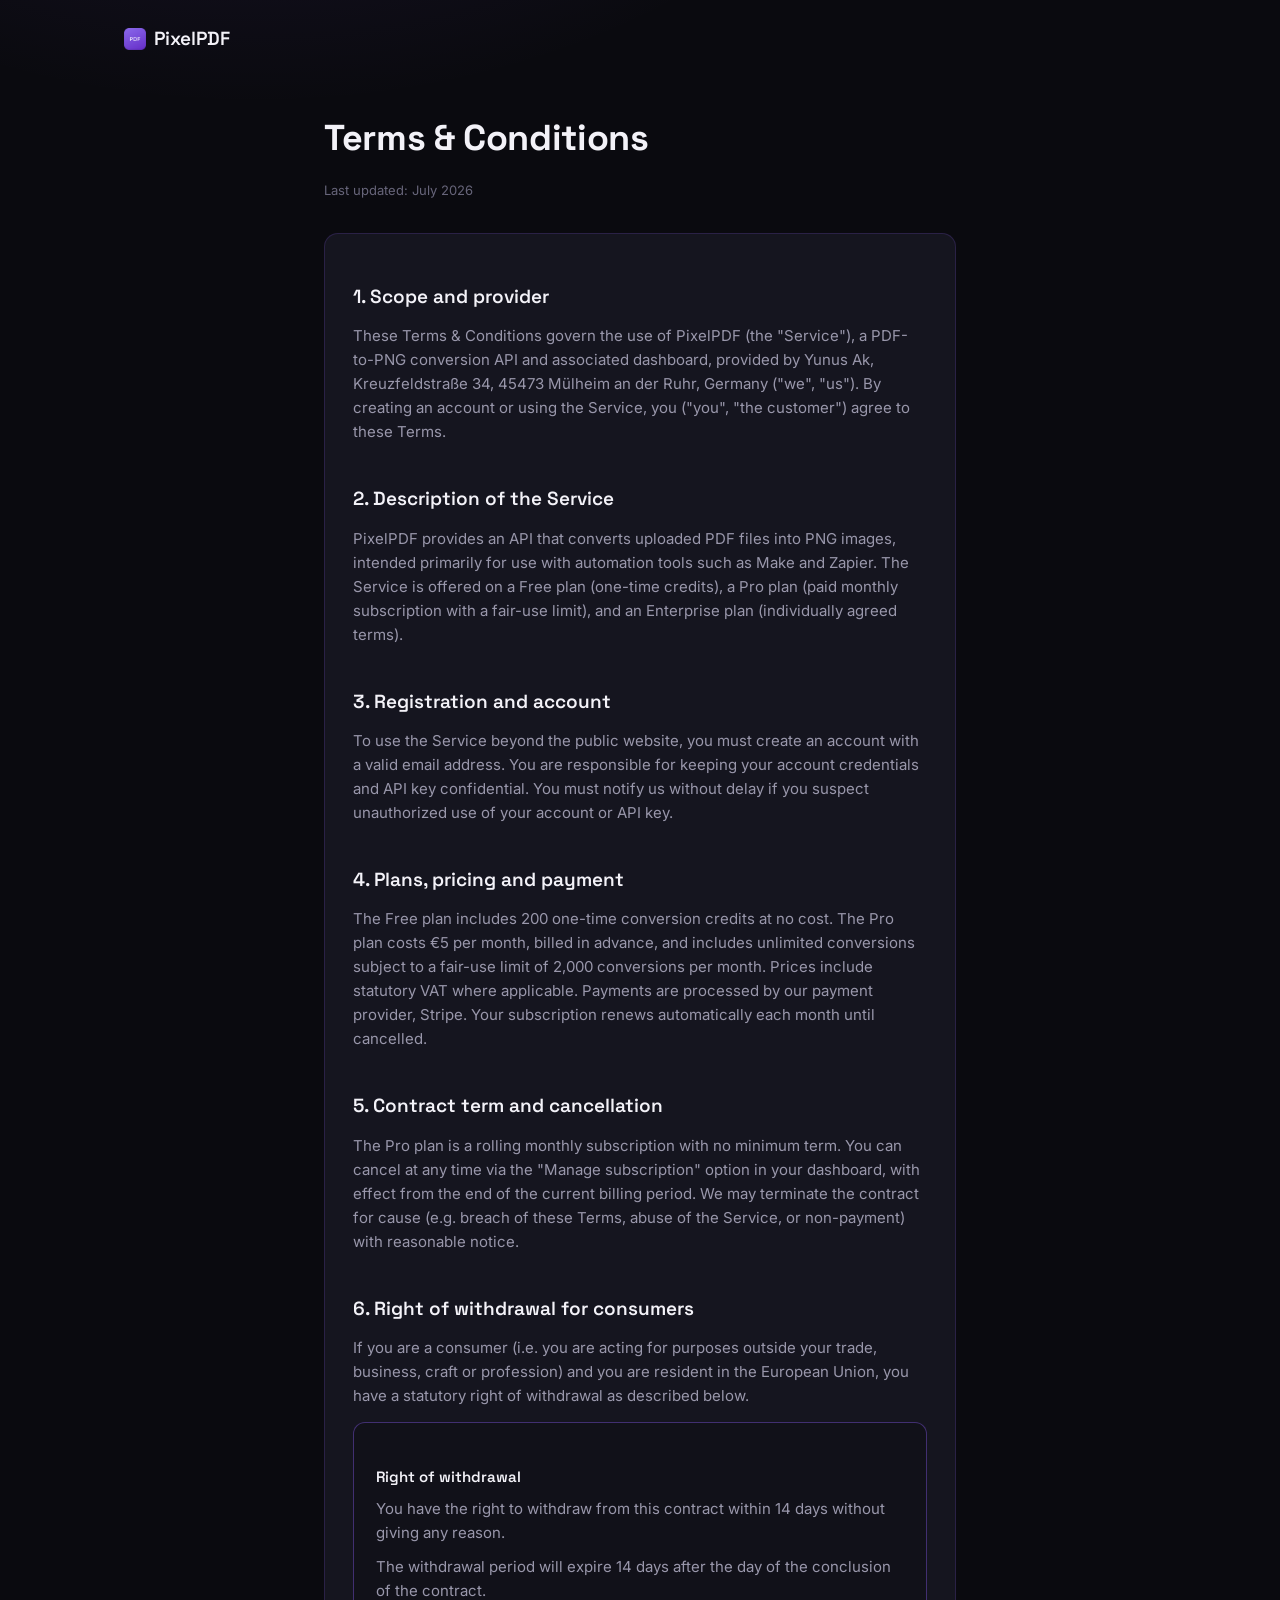
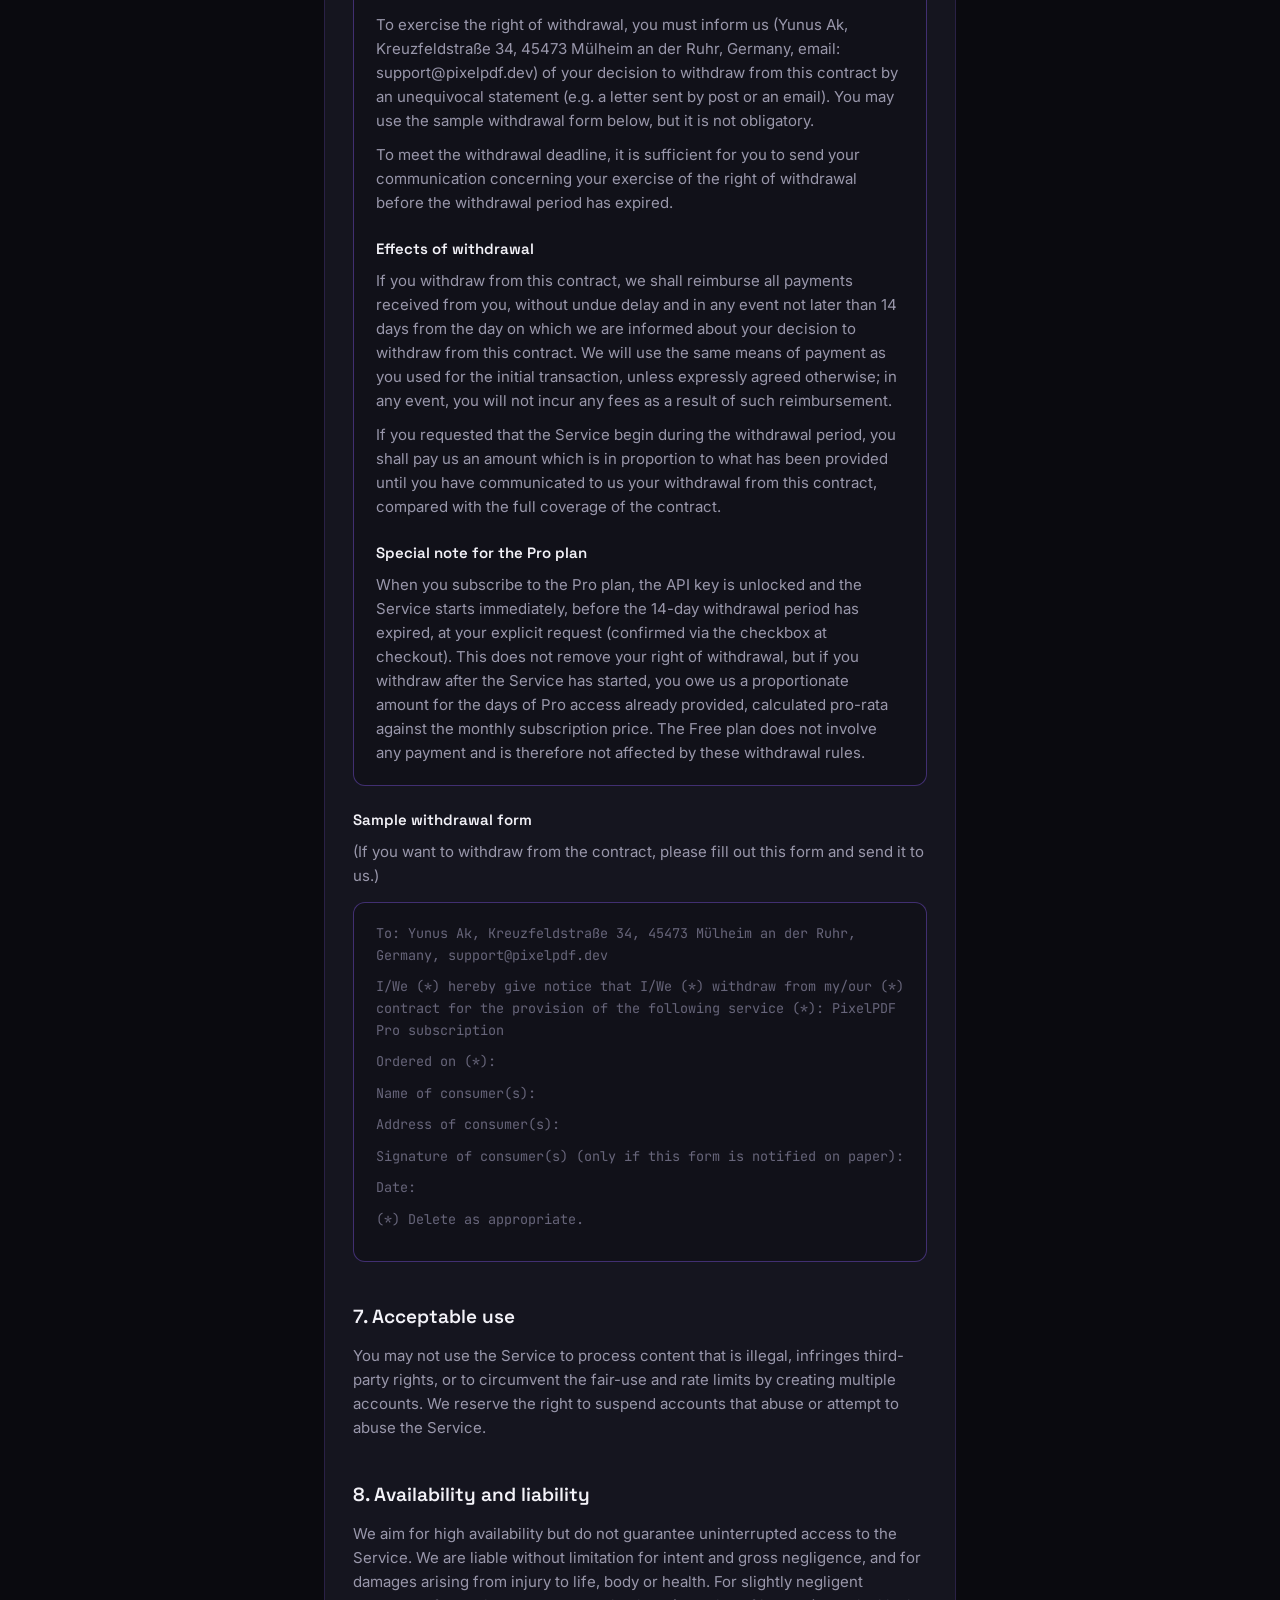
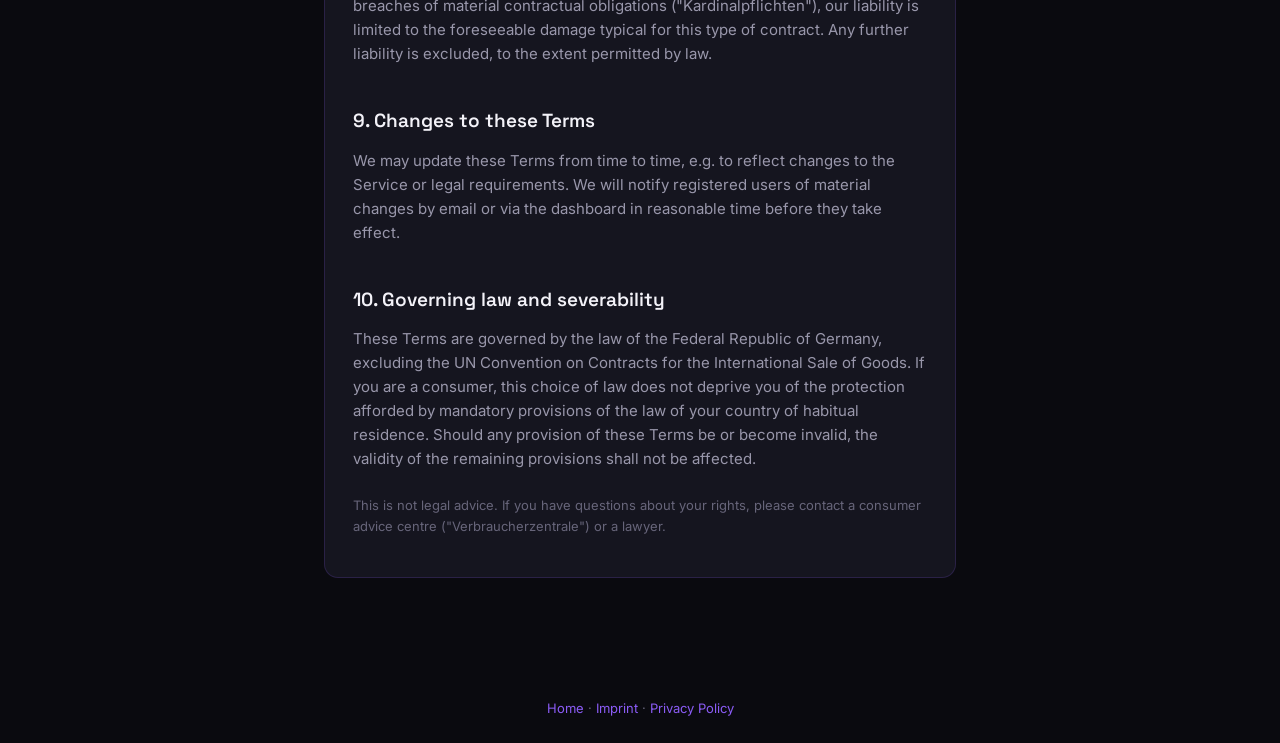
==== agb.html @ 7310be2e "AGB inkl. Widerrufsrecht fuer Verbraucher hinzufuegen Neue Seite agb.html: Standard-SaaS-Vertragsbed" ====
<!DOCTYPE html>
<html lang="en">
<head>
<meta charset="UTF-8">
<meta name="viewport" content="width=device-width, initial-scale=1.0">
<title>Terms &amp; Conditions — PixelPDF</title>
<meta name="robots" content="noindex, nofollow">
<link rel="icon" type="image/png" href="logo.png">
<link rel="preconnect" href="https://fonts.googleapis.com">
<link href="https://fonts.googleapis.com/css2?family=Space+Grotesk:wght@400;500;600;700&family=Inter:wght@400;500;600&family=JetBrains+Mono:wght@400;500&display=swap" rel="stylesheet">
<style>
  :root{
    --bg:#0a0a0f;
    --bg-elevated:#111119;
    --surface:#15151f;
    --border:rgba(139,92,246,0.18);
    --border-strong:rgba(139,92,246,0.4);
    --text:#f3f2f8;
    --text-dim:#9997ab;
    --text-dimmer:#67657a;
    --purple:#8b5cf6;
    --pink:#ec4899;
    --gradient: linear-gradient(135deg, var(--purple), var(--pink));
    --display: 'Space Grotesk', sans-serif;
    --body: 'Inter', sans-serif;
  }

  *{ box-sizing:border-box; margin:0; padding:0; }

  body{
    background:
      radial-gradient(ellipse 700px 500px at 20% -10%, rgba(139,92,246,0.16), transparent),
      var(--bg);
    color:var(--text);
    font-family:var(--body);
    line-height:1.6;
    -webkit-font-smoothing:antialiased;
  }

  a{ color:var(--purple); text-decoration:none; }
  a:hover{ text-decoration:underline; }

  .wrap{ max-width:1080px; margin:0 auto; padding:0 24px; }

  nav{
    display:flex; align-items:center; justify-content:space-between;
    padding:24px 0;
  }
  .logo{
    font-family:var(--display); font-weight:600; font-size:19px;
    display:flex; align-items:center; gap:8px; color:var(--text);
  }
  .logo-mark{ width:22px; height:22px; display:inline-block; object-fit:contain; }

  main{ max-width:680px; margin:0 auto; padding:32px 24px 96px; }

  h1{
    font-family:var(--display); font-weight:700; font-size:clamp(28px, 4vw, 36px);
    letter-spacing:-0.01em; margin-bottom:12px;
  }
  .updated{ color:var(--text-dimmer); font-size:13px; margin-bottom:32px; }
  h2{
    font-family:var(--display); font-weight:600; font-size:19px;
    margin:40px 0 12px;
  }
  h3{
    font-family:var(--display); font-weight:600; font-size:15px;
    margin:22px 0 8px; color:var(--text);
  }
  p{ color:var(--text-dim); font-size:15px; margin-bottom:12px; }
  ul, ol{ color:var(--text-dim); font-size:15px; margin:0 0 12px 20px; }
  li{ margin-bottom:6px; }

  section{
    background:var(--surface); border:1px solid var(--border);
    border-radius:14px; padding:8px 28px 28px;
  }

  .withdrawal-box{
    background:var(--bg-elevated); border:1px solid var(--border-strong);
    border-radius:12px; padding:20px 22px; margin:14px 0 20px;
  }
  .withdrawal-box p{ margin-bottom:10px; }
  .withdrawal-box p:last-child{ margin-bottom:0; }

  .form-fields{ color:var(--text-dimmer); font-size:13.5px; font-family:'JetBrains Mono', monospace; }
  .form-fields div{ margin-bottom:10px; }

  footer{
    text-align:center; padding:24px; color:var(--text-dimmer); font-size:13px;
  }
</style>
</head>
<body>
<div class="wrap">
  <nav>
    <a href="index.html" class="logo"><img src="logo.png" alt="" class="logo-mark">PixelPDF</a>
  </nav>
</div>

<main>
  <h1>Terms &amp; Conditions</h1>
  <p class="updated">Last updated: July 2026</p>

  <section>
    <h2>1. Scope and provider</h2>
    <p>These Terms & Conditions govern the use of PixelPDF (the "Service"), a PDF-to-PNG conversion API and associated dashboard, provided by Yunus Ak, Kreuzfeldstraße 34, 45473 Mülheim an der Ruhr, Germany ("we", "us"). By creating an account or using the Service, you ("you", "the customer") agree to these Terms.</p>

    <h2>2. Description of the Service</h2>
    <p>PixelPDF provides an API that converts uploaded PDF files into PNG images, intended primarily for use with automation tools such as Make and Zapier. The Service is offered on a Free plan (one-time credits), a Pro plan (paid monthly subscription with a fair-use limit), and an Enterprise plan (individually agreed terms).</p>

    <h2>3. Registration and account</h2>
    <p>To use the Service beyond the public website, you must create an account with a valid email address. You are responsible for keeping your account credentials and API key confidential. You must notify us without delay if you suspect unauthorized use of your account or API key.</p>

    <h2>4. Plans, pricing and payment</h2>
    <p>The Free plan includes 200 one-time conversion credits at no cost. The Pro plan costs €5 per month, billed in advance, and includes unlimited conversions subject to a fair-use limit of 2,000 conversions per month. Prices include statutory VAT where applicable. Payments are processed by our payment provider, Stripe. Your subscription renews automatically each month until cancelled.</p>

    <h2>5. Contract term and cancellation</h2>
    <p>The Pro plan is a rolling monthly subscription with no minimum term. You can cancel at any time via the "Manage subscription" option in your dashboard, with effect from the end of the current billing period. We may terminate the contract for cause (e.g. breach of these Terms, abuse of the Service, or non-payment) with reasonable notice.</p>

    <h2>6. Right of withdrawal for consumers</h2>
    <p>If you are a consumer (i.e. you are acting for purposes outside your trade, business, craft or profession) and you are resident in the European Union, you have a statutory right of withdrawal as described below.</p>

    <div class="withdrawal-box">
      <h3>Right of withdrawal</h3>
      <p>You have the right to withdraw from this contract within 14 days without giving any reason.</p>
      <p>The withdrawal period will expire 14 days after the day of the conclusion of the contract.</p>
      <p>To exercise the right of withdrawal, you must inform us (Yunus Ak, Kreuzfeldstraße 34, 45473 Mülheim an der Ruhr, Germany, email: support@pixelpdf.dev) of your decision to withdraw from this contract by an unequivocal statement (e.g. a letter sent by post or an email). You may use the sample withdrawal form below, but it is not obligatory.</p>
      <p>To meet the withdrawal deadline, it is sufficient for you to send your communication concerning your exercise of the right of withdrawal before the withdrawal period has expired.</p>

      <h3>Effects of withdrawal</h3>
      <p>If you withdraw from this contract, we shall reimburse all payments received from you, without undue delay and in any event not later than 14 days from the day on which we are informed about your decision to withdraw from this contract. We will use the same means of payment as you used for the initial transaction, unless expressly agreed otherwise; in any event, you will not incur any fees as a result of such reimbursement.</p>
      <p>If you requested that the Service begin during the withdrawal period, you shall pay us an amount which is in proportion to what has been provided until you have communicated to us your withdrawal from this contract, compared with the full coverage of the contract.</p>

      <h3>Special note for the Pro plan</h3>
      <p>When you subscribe to the Pro plan, the API key is unlocked and the Service starts immediately, before the 14-day withdrawal period has expired, at your explicit request (confirmed via the checkbox at checkout). This does not remove your right of withdrawal, but if you withdraw after the Service has started, you owe us a proportionate amount for the days of Pro access already provided, calculated pro-rata against the monthly subscription price. The Free plan does not involve any payment and is therefore not affected by these withdrawal rules.</p>
    </div>

    <h3>Sample withdrawal form</h3>
    <p>(If you want to withdraw from the contract, please fill out this form and send it to us.)</p>
    <div class="withdrawal-box form-fields">
      <div>To: Yunus Ak, Kreuzfeldstraße 34, 45473 Mülheim an der Ruhr, Germany, support@pixelpdf.dev</div>
      <div>I/We (*) hereby give notice that I/We (*) withdraw from my/our (*) contract for the provision of the following service (*): PixelPDF Pro subscription</div>
      <div>Ordered on (*):</div>
      <div>Name of consumer(s):</div>
      <div>Address of consumer(s):</div>
      <div>Signature of consumer(s) (only if this form is notified on paper):</div>
      <div>Date:</div>
      <div>(*) Delete as appropriate.</div>
    </div>

    <h2>7. Acceptable use</h2>
    <p>You may not use the Service to process content that is illegal, infringes third-party rights, or to circumvent the fair-use and rate limits by creating multiple accounts. We reserve the right to suspend accounts that abuse or attempt to abuse the Service.</p>

    <h2>8. Availability and liability</h2>
    <p>We aim for high availability but do not guarantee uninterrupted access to the Service. We are liable without limitation for intent and gross negligence, and for damages arising from injury to life, body or health. For slightly negligent breaches of material contractual obligations ("Kardinalpflichten"), our liability is limited to the foreseeable damage typical for this type of contract. Any further liability is excluded, to the extent permitted by law.</p>

    <h2>9. Changes to these Terms</h2>
    <p>We may update these Terms from time to time, e.g. to reflect changes to the Service or legal requirements. We will notify registered users of material changes by email or via the dashboard in reasonable time before they take effect.</p>

    <h2>10. Governing law and severability</h2>
    <p>These Terms are governed by the law of the Federal Republic of Germany, excluding the UN Convention on Contracts for the International Sale of Goods. If you are a consumer, this choice of law does not deprive you of the protection afforded by mandatory provisions of the law of your country of habitual residence. Should any provision of these Terms be or become invalid, the validity of the remaining provisions shall not be affected.</p>

    <p style="margin-top:24px; font-size:13px; color:var(--text-dimmer);">This is not legal advice. If you have questions about your rights, please contact a consumer advice centre ("Verbraucherzentrale") or a lawyer.</p>
  </section>
</main>

<footer>
  <a href="index.html">Home</a> · <a href="impressum.html">Imprint</a> · <a href="datenschutz.html">Privacy Policy</a>
</footer>
</body>
</html>
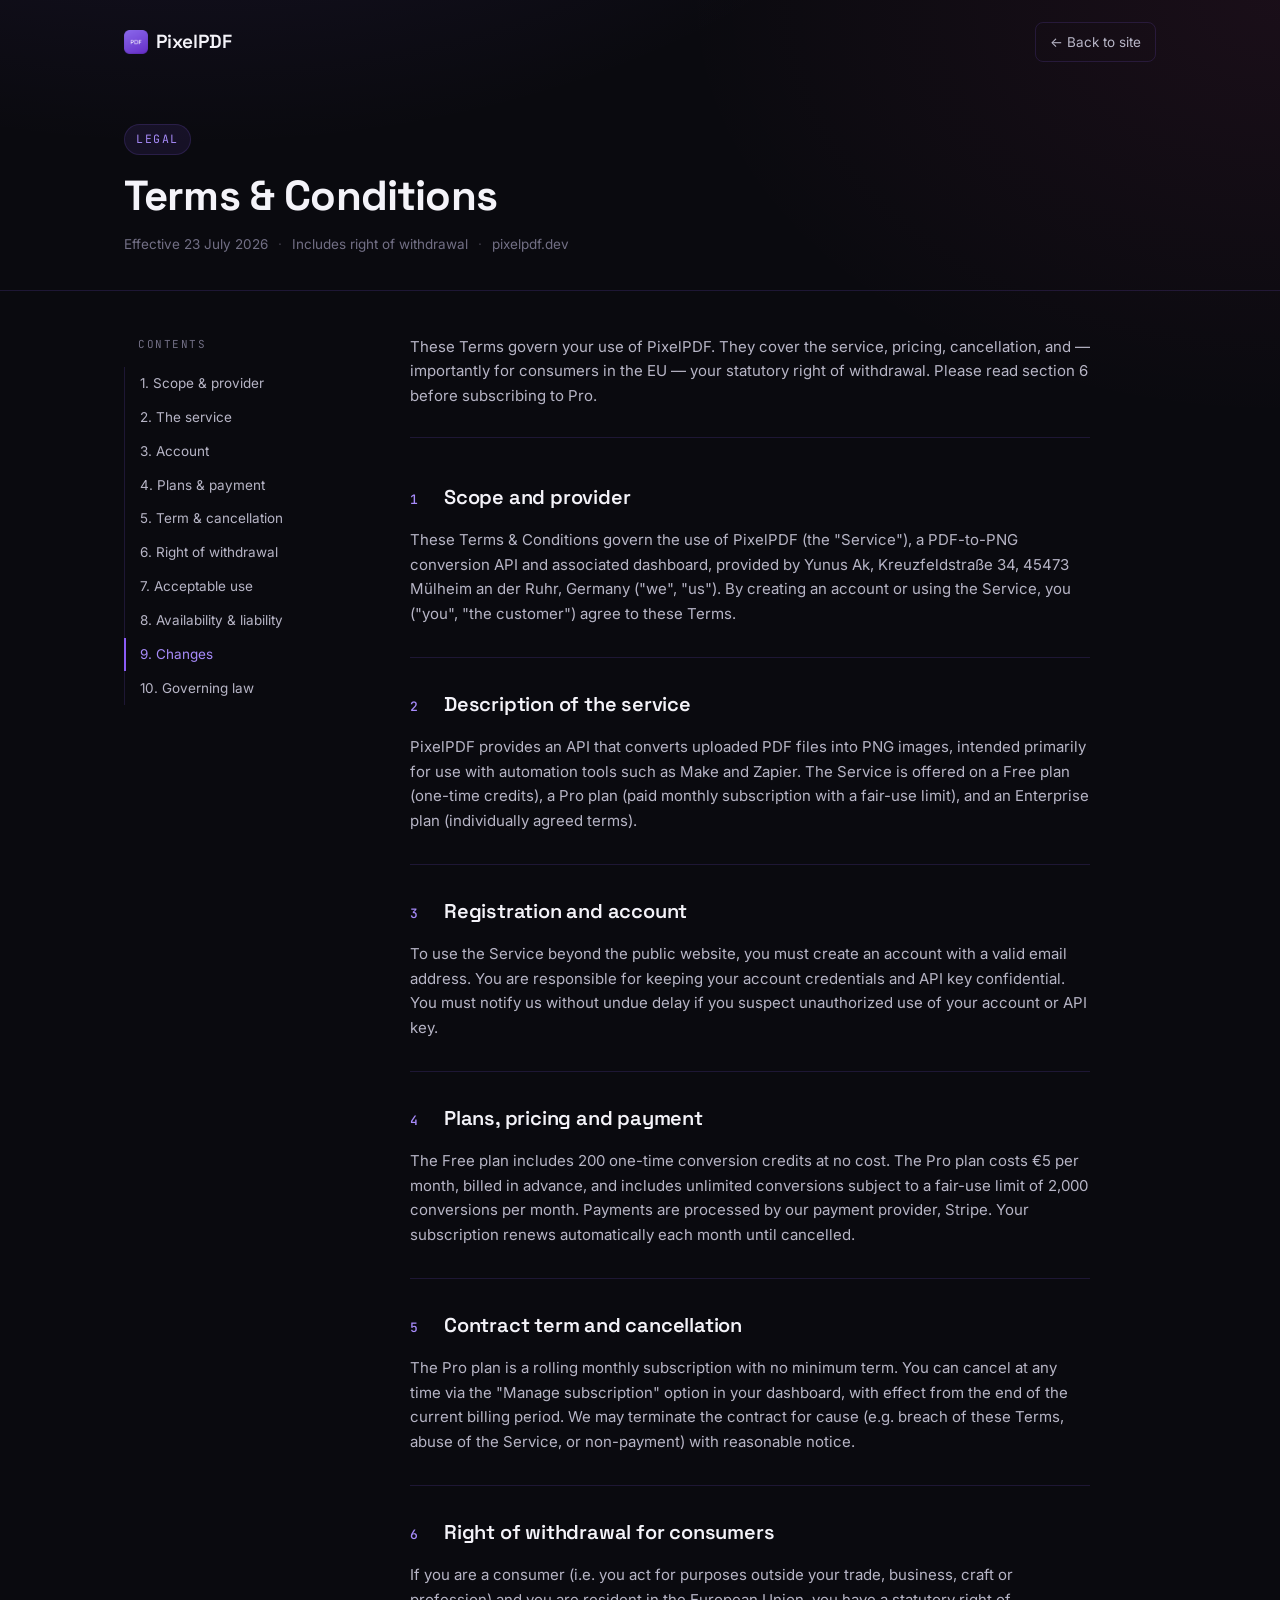
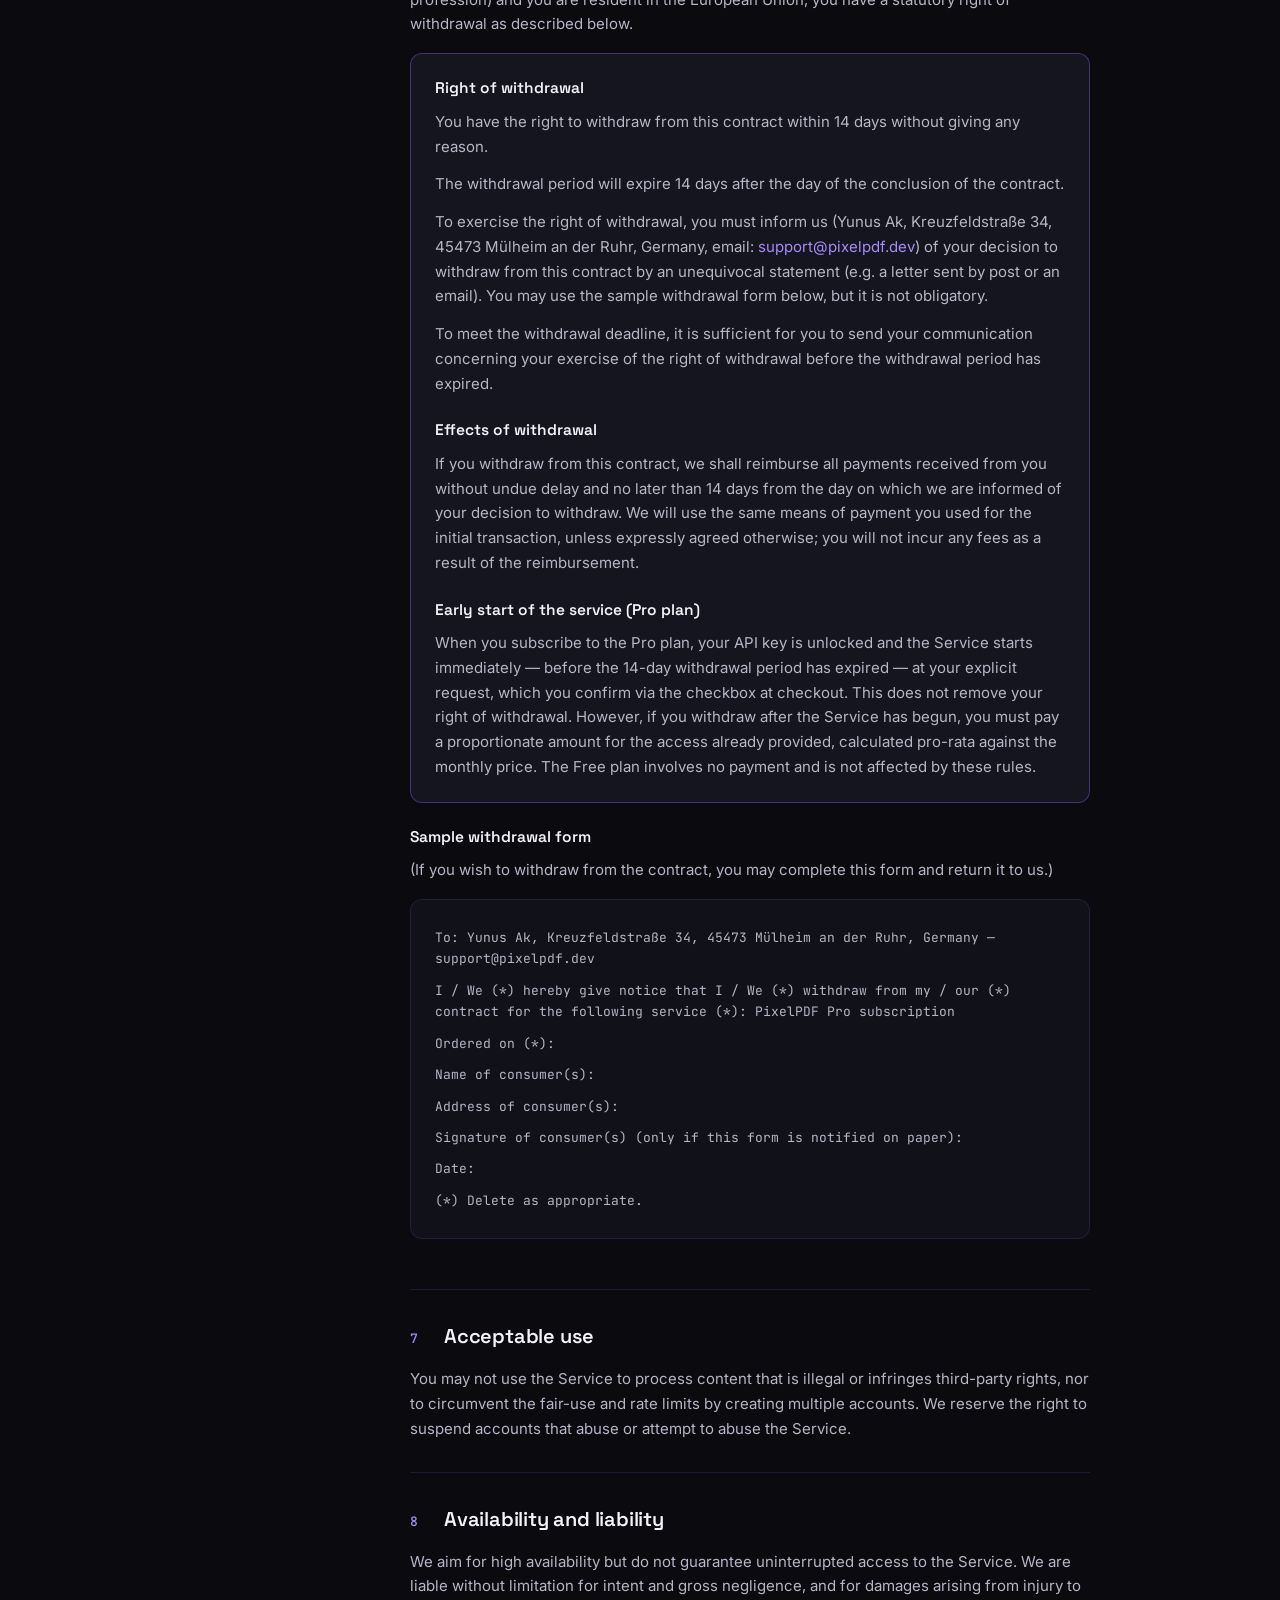
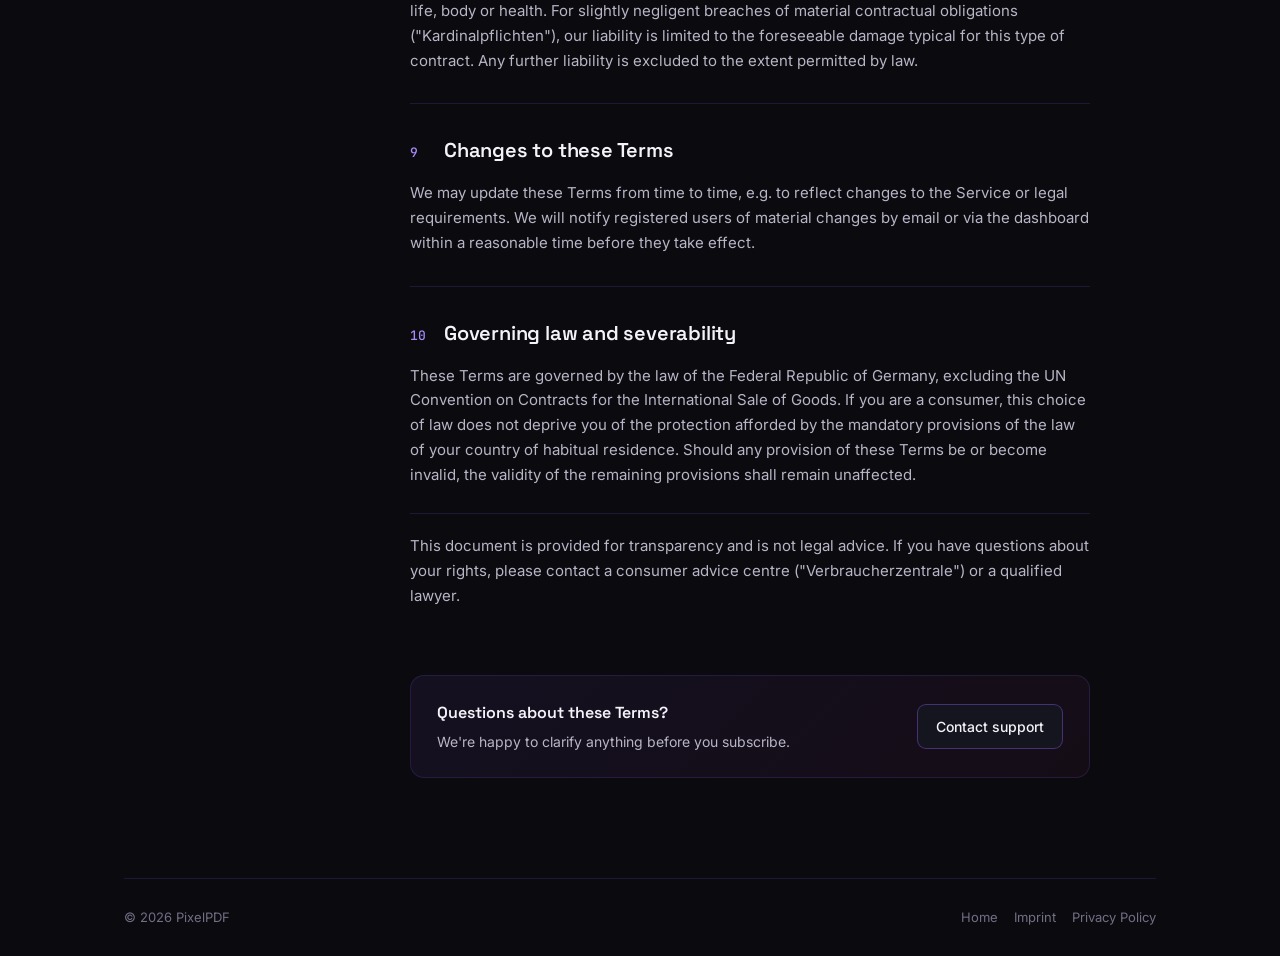
==== commit b9461862: "Rechtsseiten professionell neu gestalten Impressum, Datenschutzerklaerung und AGB nutzen jetzt ein g" ====
--- a/agb.html
+++ b/agb.html
@@ -8,165 +8,219 @@
 <link rel="icon" type="image/png" href="logo.png">
 <link rel="preconnect" href="https://fonts.googleapis.com">
 <link href="https://fonts.googleapis.com/css2?family=Space+Grotesk:wght@400;500;600;700&family=Inter:wght@400;500;600&family=JetBrains+Mono:wght@400;500&display=swap" rel="stylesheet">
-<style>
-  :root{
-    --bg:#0a0a0f;
-    --bg-elevated:#111119;
-    --surface:#15151f;
-    --border:rgba(139,92,246,0.18);
-    --border-strong:rgba(139,92,246,0.4);
-    --text:#f3f2f8;
-    --text-dim:#9997ab;
-    --text-dimmer:#67657a;
-    --purple:#8b5cf6;
-    --pink:#ec4899;
-    --gradient: linear-gradient(135deg, var(--purple), var(--pink));
-    --display: 'Space Grotesk', sans-serif;
-    --body: 'Inter', sans-serif;
-  }
-
-  *{ box-sizing:border-box; margin:0; padding:0; }
-
-  body{
-    background:
-      radial-gradient(ellipse 700px 500px at 20% -10%, rgba(139,92,246,0.16), transparent),
-      var(--bg);
-    color:var(--text);
-    font-family:var(--body);
-    line-height:1.6;
-    -webkit-font-smoothing:antialiased;
-  }
-
-  a{ color:var(--purple); text-decoration:none; }
-  a:hover{ text-decoration:underline; }
-
-  .wrap{ max-width:1080px; margin:0 auto; padding:0 24px; }
-
-  nav{
-    display:flex; align-items:center; justify-content:space-between;
-    padding:24px 0;
-  }
-  .logo{
-    font-family:var(--display); font-weight:600; font-size:19px;
-    display:flex; align-items:center; gap:8px; color:var(--text);
-  }
-  .logo-mark{ width:22px; height:22px; display:inline-block; object-fit:contain; }
-
-  main{ max-width:680px; margin:0 auto; padding:32px 24px 96px; }
-
-  h1{
-    font-family:var(--display); font-weight:700; font-size:clamp(28px, 4vw, 36px);
-    letter-spacing:-0.01em; margin-bottom:12px;
-  }
-  .updated{ color:var(--text-dimmer); font-size:13px; margin-bottom:32px; }
-  h2{
-    font-family:var(--display); font-weight:600; font-size:19px;
-    margin:40px 0 12px;
-  }
-  h3{
-    font-family:var(--display); font-weight:600; font-size:15px;
-    margin:22px 0 8px; color:var(--text);
-  }
-  p{ color:var(--text-dim); font-size:15px; margin-bottom:12px; }
-  ul, ol{ color:var(--text-dim); font-size:15px; margin:0 0 12px 20px; }
-  li{ margin-bottom:6px; }
-
-  section{
-    background:var(--surface); border:1px solid var(--border);
-    border-radius:14px; padding:8px 28px 28px;
-  }
-
-  .withdrawal-box{
-    background:var(--bg-elevated); border:1px solid var(--border-strong);
-    border-radius:12px; padding:20px 22px; margin:14px 0 20px;
-  }
-  .withdrawal-box p{ margin-bottom:10px; }
-  .withdrawal-box p:last-child{ margin-bottom:0; }
-
-  .form-fields{ color:var(--text-dimmer); font-size:13.5px; font-family:'JetBrains Mono', monospace; }
-  .form-fields div{ margin-bottom:10px; }
-
-  footer{
-    text-align:center; padding:24px; color:var(--text-dimmer); font-size:13px;
-  }
-</style>
+<link rel="stylesheet" href="legal.css">
 </head>
 <body>
 <div class="wrap">
-  <nav>
+  <nav class="site-nav">
     <a href="index.html" class="logo"><img src="logo.png" alt="" class="logo-mark">PixelPDF</a>
+    <a href="index.html" class="back-link">← Back to site</a>
   </nav>
 </div>
 
-<main>
-  <h1>Terms &amp; Conditions</h1>
-  <p class="updated">Last updated: July 2026</p>
-
-  <section>
-    <h2>1. Scope and provider</h2>
-    <p>These Terms & Conditions govern the use of PixelPDF (the "Service"), a PDF-to-PNG conversion API and associated dashboard, provided by Yunus Ak, Kreuzfeldstraße 34, 45473 Mülheim an der Ruhr, Germany ("we", "us"). By creating an account or using the Service, you ("you", "the customer") agree to these Terms.</p>
-
-    <h2>2. Description of the Service</h2>
-    <p>PixelPDF provides an API that converts uploaded PDF files into PNG images, intended primarily for use with automation tools such as Make and Zapier. The Service is offered on a Free plan (one-time credits), a Pro plan (paid monthly subscription with a fair-use limit), and an Enterprise plan (individually agreed terms).</p>
-
-    <h2>3. Registration and account</h2>
-    <p>To use the Service beyond the public website, you must create an account with a valid email address. You are responsible for keeping your account credentials and API key confidential. You must notify us without delay if you suspect unauthorized use of your account or API key.</p>
-
-    <h2>4. Plans, pricing and payment</h2>
-    <p>The Free plan includes 200 one-time conversion credits at no cost. The Pro plan costs €5 per month, billed in advance, and includes unlimited conversions subject to a fair-use limit of 2,000 conversions per month. Prices include statutory VAT where applicable. Payments are processed by our payment provider, Stripe. Your subscription renews automatically each month until cancelled.</p>
-
-    <h2>5. Contract term and cancellation</h2>
-    <p>The Pro plan is a rolling monthly subscription with no minimum term. You can cancel at any time via the "Manage subscription" option in your dashboard, with effect from the end of the current billing period. We may terminate the contract for cause (e.g. breach of these Terms, abuse of the Service, or non-payment) with reasonable notice.</p>
-
-    <h2>6. Right of withdrawal for consumers</h2>
-    <p>If you are a consumer (i.e. you are acting for purposes outside your trade, business, craft or profession) and you are resident in the European Union, you have a statutory right of withdrawal as described below.</p>
-
-    <div class="withdrawal-box">
-      <h3>Right of withdrawal</h3>
-      <p>You have the right to withdraw from this contract within 14 days without giving any reason.</p>
-      <p>The withdrawal period will expire 14 days after the day of the conclusion of the contract.</p>
-      <p>To exercise the right of withdrawal, you must inform us (Yunus Ak, Kreuzfeldstraße 34, 45473 Mülheim an der Ruhr, Germany, email: support@pixelpdf.dev) of your decision to withdraw from this contract by an unequivocal statement (e.g. a letter sent by post or an email). You may use the sample withdrawal form below, but it is not obligatory.</p>
-      <p>To meet the withdrawal deadline, it is sufficient for you to send your communication concerning your exercise of the right of withdrawal before the withdrawal period has expired.</p>
-
-      <h3>Effects of withdrawal</h3>
-      <p>If you withdraw from this contract, we shall reimburse all payments received from you, without undue delay and in any event not later than 14 days from the day on which we are informed about your decision to withdraw from this contract. We will use the same means of payment as you used for the initial transaction, unless expressly agreed otherwise; in any event, you will not incur any fees as a result of such reimbursement.</p>
-      <p>If you requested that the Service begin during the withdrawal period, you shall pay us an amount which is in proportion to what has been provided until you have communicated to us your withdrawal from this contract, compared with the full coverage of the contract.</p>
-
-      <h3>Special note for the Pro plan</h3>
-      <p>When you subscribe to the Pro plan, the API key is unlocked and the Service starts immediately, before the 14-day withdrawal period has expired, at your explicit request (confirmed via the checkbox at checkout). This does not remove your right of withdrawal, but if you withdraw after the Service has started, you owe us a proportionate amount for the days of Pro access already provided, calculated pro-rata against the monthly subscription price. The Free plan does not involve any payment and is therefore not affected by these withdrawal rules.</p>
+<header class="doc-header">
+  <div class="wrap">
+    <div class="doc-eyebrow">Legal</div>
+    <h1>Terms &amp; Conditions</h1>
+    <div class="doc-meta">
+      <span>Effective 23 July 2026</span>
+      <span class="sep">·</span>
+      <span>Includes right of withdrawal</span>
+      <span class="sep">·</span>
+      <span>pixelpdf.dev</span>
     </div>
-
-    <h3>Sample withdrawal form</h3>
-    <p>(If you want to withdraw from the contract, please fill out this form and send it to us.)</p>
-    <div class="withdrawal-box form-fields">
-      <div>To: Yunus Ak, Kreuzfeldstraße 34, 45473 Mülheim an der Ruhr, Germany, support@pixelpdf.dev</div>
-      <div>I/We (*) hereby give notice that I/We (*) withdraw from my/our (*) contract for the provision of the following service (*): PixelPDF Pro subscription</div>
-      <div>Ordered on (*):</div>
-      <div>Name of consumer(s):</div>
-      <div>Address of consumer(s):</div>
-      <div>Signature of consumer(s) (only if this form is notified on paper):</div>
-      <div>Date:</div>
-      <div>(*) Delete as appropriate.</div>
+  </div>
+</header>
+
+<div class="wrap doc-layout">
+  <aside class="toc">
+    <div class="toc-title">Contents</div>
+    <nav>
+      <a href="#scope">1. Scope &amp; provider</a>
+      <a href="#service">2. The service</a>
+      <a href="#account">3. Account</a>
+      <a href="#pricing">4. Plans &amp; payment</a>
+      <a href="#term">5. Term &amp; cancellation</a>
+      <a href="#withdrawal">6. Right of withdrawal</a>
+      <a href="#use">7. Acceptable use</a>
+      <a href="#liability">8. Availability &amp; liability</a>
+      <a href="#changes">9. Changes</a>
+      <a href="#law">10. Governing law</a>
+    </nav>
+  </aside>
+
+  <article class="doc">
+    <p class="doc-intro">
+      These Terms govern your use of PixelPDF. They cover the service, pricing, cancellation, and — importantly for
+      consumers in the EU — your statutory right of withdrawal. Please read section 6 before subscribing to Pro.
+    </p>
+
+    <section id="scope">
+      <h2><span class="sec-num">1</span> Scope and provider</h2>
+      <p>
+        These Terms &amp; Conditions govern the use of PixelPDF (the "Service"), a PDF-to-PNG conversion API and
+        associated dashboard, provided by Yunus Ak, Kreuzfeldstraße 34, 45473 Mülheim an der Ruhr, Germany ("we",
+        "us"). By creating an account or using the Service, you ("you", "the customer") agree to these Terms.
+      </p>
+    </section>
+
+    <section id="service">
+      <h2><span class="sec-num">2</span> Description of the service</h2>
+      <p>
+        PixelPDF provides an API that converts uploaded PDF files into PNG images, intended primarily for use with
+        automation tools such as Make and Zapier. The Service is offered on a Free plan (one-time credits), a Pro
+        plan (paid monthly subscription with a fair-use limit), and an Enterprise plan (individually agreed terms).
+      </p>
+    </section>
+
+    <section id="account">
+      <h2><span class="sec-num">3</span> Registration and account</h2>
+      <p>
+        To use the Service beyond the public website, you must create an account with a valid email address. You are
+        responsible for keeping your account credentials and API key confidential. You must notify us without undue
+        delay if you suspect unauthorized use of your account or API key.
+      </p>
+    </section>
+
+    <section id="pricing">
+      <h2><span class="sec-num">4</span> Plans, pricing and payment</h2>
+      <p>
+        The Free plan includes 200 one-time conversion credits at no cost. The Pro plan costs €5 per month, billed
+        in advance, and includes unlimited conversions subject to a fair-use limit of 2,000 conversions per month.
+        Payments are processed by our payment provider, Stripe. Your subscription renews automatically each month
+        until cancelled.
+      </p>
+    </section>
+
+    <section id="term">
+      <h2><span class="sec-num">5</span> Contract term and cancellation</h2>
+      <p>
+        The Pro plan is a rolling monthly subscription with no minimum term. You can cancel at any time via the
+        "Manage subscription" option in your dashboard, with effect from the end of the current billing period. We
+        may terminate the contract for cause (e.g. breach of these Terms, abuse of the Service, or non-payment) with
+        reasonable notice.
+      </p>
+    </section>
+
+    <section id="withdrawal">
+      <h2><span class="sec-num">6</span> Right of withdrawal for consumers</h2>
+      <p>
+        If you are a consumer (i.e. you act for purposes outside your trade, business, craft or profession) and you
+        are resident in the European Union, you have a statutory right of withdrawal as described below.
+      </p>
+
+      <div class="callout">
+        <h3>Right of withdrawal</h3>
+        <p>You have the right to withdraw from this contract within 14 days without giving any reason.</p>
+        <p>The withdrawal period will expire 14 days after the day of the conclusion of the contract.</p>
+        <p>
+          To exercise the right of withdrawal, you must inform us (Yunus Ak, Kreuzfeldstraße 34, 45473 Mülheim an
+          der Ruhr, Germany, email: <a href="mailto:support@pixelpdf.dev">support@pixelpdf.dev</a>) of your decision
+          to withdraw from this contract by an unequivocal statement (e.g. a letter sent by post or an email). You
+          may use the sample withdrawal form below, but it is not obligatory.
+        </p>
+        <p>
+          To meet the withdrawal deadline, it is sufficient for you to send your communication concerning your
+          exercise of the right of withdrawal before the withdrawal period has expired.
+        </p>
+
+        <h3>Effects of withdrawal</h3>
+        <p>
+          If you withdraw from this contract, we shall reimburse all payments received from you without undue delay
+          and no later than 14 days from the day on which we are informed of your decision to withdraw. We will use
+          the same means of payment you used for the initial transaction, unless expressly agreed otherwise; you
+          will not incur any fees as a result of the reimbursement.
+        </p>
+
+        <h3>Early start of the service (Pro plan)</h3>
+        <p>
+          When you subscribe to the Pro plan, your API key is unlocked and the Service starts immediately — before
+          the 14-day withdrawal period has expired — at your explicit request, which you confirm via the checkbox at
+          checkout. This does not remove your right of withdrawal. However, if you withdraw after the Service has
+          begun, you must pay a proportionate amount for the access already provided, calculated pro-rata against
+          the monthly price. The Free plan involves no payment and is not affected by these rules.
+        </p>
+      </div>
+
+      <h3>Sample withdrawal form</h3>
+      <p>(If you wish to withdraw from the contract, you may complete this form and return it to us.)</p>
+      <div class="callout muted form-fields">
+        <div>To: Yunus Ak, Kreuzfeldstraße 34, 45473 Mülheim an der Ruhr, Germany — support@pixelpdf.dev</div>
+        <div>I / We (*) hereby give notice that I / We (*) withdraw from my / our (*) contract for the following service (*): PixelPDF Pro subscription</div>
+        <div>Ordered on (*):</div>
+        <div>Name of consumer(s):</div>
+        <div>Address of consumer(s):</div>
+        <div>Signature of consumer(s) (only if this form is notified on paper):</div>
+        <div>Date:</div>
+        <div>(*) Delete as appropriate.</div>
+      </div>
+    </section>
+
+    <section id="use">
+      <h2><span class="sec-num">7</span> Acceptable use</h2>
+      <p>
+        You may not use the Service to process content that is illegal or infringes third-party rights, nor to
+        circumvent the fair-use and rate limits by creating multiple accounts. We reserve the right to suspend
+        accounts that abuse or attempt to abuse the Service.
+      </p>
+    </section>
+
+    <section id="liability">
+      <h2><span class="sec-num">8</span> Availability and liability</h2>
+      <p>
+        We aim for high availability but do not guarantee uninterrupted access to the Service. We are liable without
+        limitation for intent and gross negligence, and for damages arising from injury to life, body or health. For
+        slightly negligent breaches of material contractual obligations ("Kardinalpflichten"), our liability is
+        limited to the foreseeable damage typical for this type of contract. Any further liability is excluded to
+        the extent permitted by law.
+      </p>
+    </section>
+
+    <section id="changes">
+      <h2><span class="sec-num">9</span> Changes to these Terms</h2>
+      <p>
+        We may update these Terms from time to time, e.g. to reflect changes to the Service or legal requirements.
+        We will notify registered users of material changes by email or via the dashboard within a reasonable time
+        before they take effect.
+      </p>
+    </section>
+
+    <section id="law">
+      <h2><span class="sec-num">10</span> Governing law and severability</h2>
+      <p>
+        These Terms are governed by the law of the Federal Republic of Germany, excluding the UN Convention on
+        Contracts for the International Sale of Goods. If you are a consumer, this choice of law does not deprive you
+        of the protection afforded by the mandatory provisions of the law of your country of habitual residence.
+        Should any provision of these Terms be or become invalid, the validity of the remaining provisions shall
+        remain unaffected.
+      </p>
+      <p class="disclaimer">
+        This document is provided for transparency and is not legal advice. If you have questions about your rights,
+        please contact a consumer advice centre ("Verbraucherzentrale") or a qualified lawyer.
+      </p>
+    </section>
+
+    <div class="contact-card">
+      <div>
+        <div class="ct-title">Questions about these Terms?</div>
+        <p>We're happy to clarify anything before you subscribe.</p>
+      </div>
+      <a class="btn" href="mailto:support@pixelpdf.dev">Contact support</a>
     </div>
-
-    <h2>7. Acceptable use</h2>
-    <p>You may not use the Service to process content that is illegal, infringes third-party rights, or to circumvent the fair-use and rate limits by creating multiple accounts. We reserve the right to suspend accounts that abuse or attempt to abuse the Service.</p>
-
-    <h2>8. Availability and liability</h2>
-    <p>We aim for high availability but do not guarantee uninterrupted access to the Service. We are liable without limitation for intent and gross negligence, and for damages arising from injury to life, body or health. For slightly negligent breaches of material contractual obligations ("Kardinalpflichten"), our liability is limited to the foreseeable damage typical for this type of contract. Any further liability is excluded, to the extent permitted by law.</p>
-
-    <h2>9. Changes to these Terms</h2>
-    <p>We may update these Terms from time to time, e.g. to reflect changes to the Service or legal requirements. We will notify registered users of material changes by email or via the dashboard in reasonable time before they take effect.</p>
-
-    <h2>10. Governing law and severability</h2>
-    <p>These Terms are governed by the law of the Federal Republic of Germany, excluding the UN Convention on Contracts for the International Sale of Goods. If you are a consumer, this choice of law does not deprive you of the protection afforded by mandatory provisions of the law of your country of habitual residence. Should any provision of these Terms be or become invalid, the validity of the remaining provisions shall not be affected.</p>
-
-    <p style="margin-top:24px; font-size:13px; color:var(--text-dimmer);">This is not legal advice. If you have questions about your rights, please contact a consumer advice centre ("Verbraucherzentrale") or a lawyer.</p>
-  </section>
-</main>
-
-<footer>
-  <a href="index.html">Home</a> · <a href="impressum.html">Imprint</a> · <a href="datenschutz.html">Privacy Policy</a>
-</footer>
+  </article>
+</div>
+
+<div class="wrap">
+  <footer class="site-footer">
+    <div>© 2026 PixelPDF</div>
+    <div class="links">
+      <a href="index.html">Home</a>
+      <a href="impressum.html">Imprint</a>
+      <a href="datenschutz.html">Privacy Policy</a>
+    </div>
+  </footer>
+</div>
+
+<script src="legal.js"></script>
 </body>
 </html>
--- a/legal.css
+++ b/legal.css
@@ -0,0 +1,230 @@
+/* Shared styling for PixelPDF legal documents (Imprint, Privacy Policy, Terms). */
+:root{
+  --bg:#0a0a0f;
+  --bg-elevated:#111119;
+  --surface:#15151f;
+  --surface-2:#1b1b28;
+  --border:rgba(139,92,246,0.16);
+  --border-strong:rgba(139,92,246,0.4);
+  --text:#f4f3f9;
+  --text-dim:#b7b5c6;
+  --text-dimmer:#726f85;
+  --purple:#8b5cf6;
+  --purple-soft:#a78bfa;
+  --pink:#ec4899;
+  --gradient:linear-gradient(135deg, var(--purple), var(--pink));
+  --display:'Space Grotesk', sans-serif;
+  --body:'Inter', sans-serif;
+  --mono:'JetBrains Mono', monospace;
+}
+
+*{ box-sizing:border-box; margin:0; padding:0; }
+
+html{ scroll-behavior:smooth; }
+
+body{
+  background:
+    radial-gradient(ellipse 800px 480px at 15% -8%, rgba(139,92,246,0.14), transparent),
+    radial-gradient(ellipse 600px 420px at 100% 0%, rgba(236,72,153,0.07), transparent),
+    var(--bg);
+  color:var(--text);
+  font-family:var(--body);
+  line-height:1.65;
+  -webkit-font-smoothing:antialiased;
+  min-height:100vh;
+}
+
+a{ color:var(--purple-soft); text-decoration:none; }
+a:hover{ text-decoration:underline; }
+
+.wrap{ max-width:1080px; margin:0 auto; padding:0 24px; }
+
+/* ---- Top nav ---- */
+.site-nav{
+  display:flex; align-items:center; justify-content:space-between;
+  padding:22px 0;
+}
+.logo{
+  font-family:var(--display); font-weight:600; font-size:19px;
+  display:flex; align-items:center; gap:8px; color:var(--text);
+}
+.logo:hover{ text-decoration:none; }
+.logo-mark{ width:24px; height:24px; display:inline-block; object-fit:contain; }
+.back-link{
+  font-size:13.5px; color:var(--text-dim);
+  display:inline-flex; align-items:center; gap:6px;
+  padding:8px 14px; border:1px solid var(--border); border-radius:8px;
+  transition:border-color .15s, color .15s;
+}
+.back-link:hover{ color:var(--text); border-color:var(--border-strong); text-decoration:none; }
+
+/* ---- Document header ---- */
+.doc-header{
+  border-bottom:1px solid var(--border);
+  padding:40px 0 34px;
+  margin-bottom:0;
+}
+.doc-eyebrow{
+  display:inline-block;
+  font-family:var(--mono); font-size:11.5px; letter-spacing:.14em; text-transform:uppercase;
+  color:var(--purple-soft);
+  background:rgba(139,92,246,0.1); border:1px solid var(--border);
+  padding:5px 11px; border-radius:100px; margin-bottom:18px;
+}
+.doc-header h1{
+  font-family:var(--display); font-weight:700; font-size:clamp(30px, 4.4vw, 42px);
+  letter-spacing:-0.02em; line-height:1.1; margin-bottom:14px;
+}
+.doc-meta{
+  display:flex; flex-wrap:wrap; align-items:center; gap:10px;
+  color:var(--text-dimmer); font-size:13.5px;
+}
+.doc-meta .sep{ opacity:.5; }
+
+/* ---- Layout: sticky TOC + article ---- */
+.doc-layout{
+  display:grid; grid-template-columns:230px 1fr; gap:56px;
+  padding:44px 24px 100px;
+  align-items:start;
+}
+.toc{ position:sticky; top:28px; }
+.toc-title{
+  font-family:var(--mono); font-size:11px; letter-spacing:.14em; text-transform:uppercase;
+  color:var(--text-dimmer); margin-bottom:14px; padding-left:14px;
+}
+.toc nav{ display:flex; flex-direction:column; gap:1px;
+  border-left:1px solid var(--border);
+}
+.toc a{
+  color:var(--text-dim); font-size:13.5px; line-height:1.4;
+  padding:7px 0 7px 14px; margin-left:-1px;
+  border-left:2px solid transparent;
+  transition:color .15s, border-color .15s;
+}
+.toc a:hover{ color:var(--text); text-decoration:none; }
+.toc a.active{ color:var(--purple-soft); border-left-color:var(--purple); }
+
+/* ---- Article ---- */
+.doc{ max-width:680px; }
+.doc-intro{
+  color:var(--text-dim); font-size:15.5px;
+  padding-bottom:28px; margin-bottom:8px;
+  border-bottom:1px solid var(--border);
+}
+.doc section{ padding:30px 0; border-bottom:1px solid var(--border); scroll-margin-top:24px; }
+.doc section:last-of-type{ border-bottom:none; }
+.doc h2{
+  font-family:var(--display); font-weight:600; font-size:20px;
+  letter-spacing:-0.01em; margin-bottom:14px;
+  display:flex; align-items:baseline; gap:12px;
+}
+.doc h2 .sec-num{
+  font-family:var(--mono); font-size:13px; font-weight:500;
+  color:var(--purple-soft);
+  flex-shrink:0; min-width:22px;
+}
+.doc h3{
+  font-family:var(--display); font-weight:600; font-size:15.5px;
+  color:var(--text); margin:22px 0 8px;
+}
+.doc p{ color:var(--text-dim); font-size:15px; margin-bottom:13px; }
+.doc p:last-child{ margin-bottom:0; }
+.doc ul{ color:var(--text-dim); font-size:15px; margin:0 0 14px 2px; list-style:none; }
+.doc ul li{
+  position:relative; padding-left:20px; margin-bottom:9px;
+}
+.doc ul li::before{
+  content:''; position:absolute; left:2px; top:9px;
+  width:6px; height:6px; border-radius:50%; background:var(--purple); opacity:.7;
+}
+
+/* Definition-style info block (controller details, contact) */
+.info-card{
+  background:var(--surface); border:1px solid var(--border);
+  border-radius:12px; padding:20px 22px; margin:4px 0 6px;
+}
+.info-card .row{ display:flex; gap:14px; padding:6px 0; font-size:14.5px; }
+.info-card .row:not(:last-child){ border-bottom:1px solid var(--border); }
+.info-card .k{
+  color:var(--text-dimmer); font-size:12.5px; letter-spacing:.03em; text-transform:uppercase;
+  min-width:130px; flex-shrink:0; padding-top:2px;
+}
+.info-card .v{ color:var(--text); }
+
+/* Inline "Legal basis" label */
+.legal-basis{
+  display:inline-block; font-size:13px; color:var(--text-dim);
+  background:var(--bg-elevated); border:1px solid var(--border);
+  border-radius:7px; padding:6px 12px; margin-top:4px;
+}
+.legal-basis strong{ color:var(--purple-soft); font-weight:600; }
+
+/* Callout / highlighted box (withdrawal notice, disclaimers) */
+.callout{
+  background:var(--surface); border:1px solid var(--border-strong);
+  border-radius:12px; padding:22px 24px; margin:16px 0 20px;
+}
+.callout h3:first-child{ margin-top:0; }
+.callout p:last-child{ margin-bottom:0; }
+.callout.muted{ border-color:var(--border); background:var(--bg-elevated); }
+
+.form-fields{ font-family:var(--mono); font-size:13px; color:var(--text-dim); }
+.form-fields div{ padding:5px 0; }
+
+.disclaimer{
+  font-size:13px; color:var(--text-dimmer); margin-top:26px;
+  padding-top:20px; border-top:1px solid var(--border);
+}
+
+/* Contact card at end */
+.contact-card{
+  background:linear-gradient(135deg, rgba(139,92,246,0.08), rgba(236,72,153,0.05));
+  border:1px solid var(--border); border-radius:14px;
+  padding:24px 26px; margin-top:36px;
+  display:flex; align-items:center; justify-content:space-between; gap:20px; flex-wrap:wrap;
+}
+.contact-card .ct-title{ font-family:var(--display); font-weight:600; font-size:16px; margin-bottom:4px; }
+.contact-card p{ color:var(--text-dim); font-size:14px; margin:0; }
+.contact-card a.btn{
+  background:var(--surface); border:1px solid var(--border-strong); color:var(--text);
+  padding:10px 18px; border-radius:9px; font-size:14px; font-weight:500; white-space:nowrap;
+  transition:background .15s;
+}
+.contact-card a.btn:hover{ background:var(--surface-2); text-decoration:none; }
+
+/* ---- Footer ---- */
+.site-footer{
+  border-top:1px solid var(--border); padding:28px 0;
+  color:var(--text-dimmer); font-size:13px;
+  display:flex; justify-content:space-between; align-items:center; gap:12px; flex-wrap:wrap;
+}
+.site-footer a{ color:var(--text-dimmer); }
+.site-footer a:hover{ color:var(--text-dim); }
+.site-footer .links{ display:flex; gap:16px; flex-wrap:wrap; }
+
+@media (max-width:860px){
+  .doc-layout{ grid-template-columns:1fr; gap:0; padding-top:28px; }
+  .toc{
+    position:static; margin-bottom:32px;
+    background:var(--surface); border:1px solid var(--border); border-radius:12px;
+    padding:16px 18px;
+  }
+  .toc-title{ padding-left:0; }
+  .toc nav{ border-left:none; display:grid; grid-template-columns:1fr 1fr; gap:2px 18px; }
+  .toc a{ border-left:none; padding:5px 0; }
+  .toc a.active{ border-left:none; }
+  .doc{ max-width:none; }
+}
+
+@media (max-width:480px){
+  .toc nav{ grid-template-columns:1fr; }
+  .site-footer{ flex-direction:column; text-align:center; }
+}
+
+@media print{
+  body{ background:#fff; color:#111; }
+  .site-nav, .toc, .site-footer, .contact-card, .back-link{ display:none; }
+  .doc-header{ border-color:#ccc; }
+  .doc-layout{ grid-template-columns:1fr; padding:0; }
+  a{ color:#111; }
+}
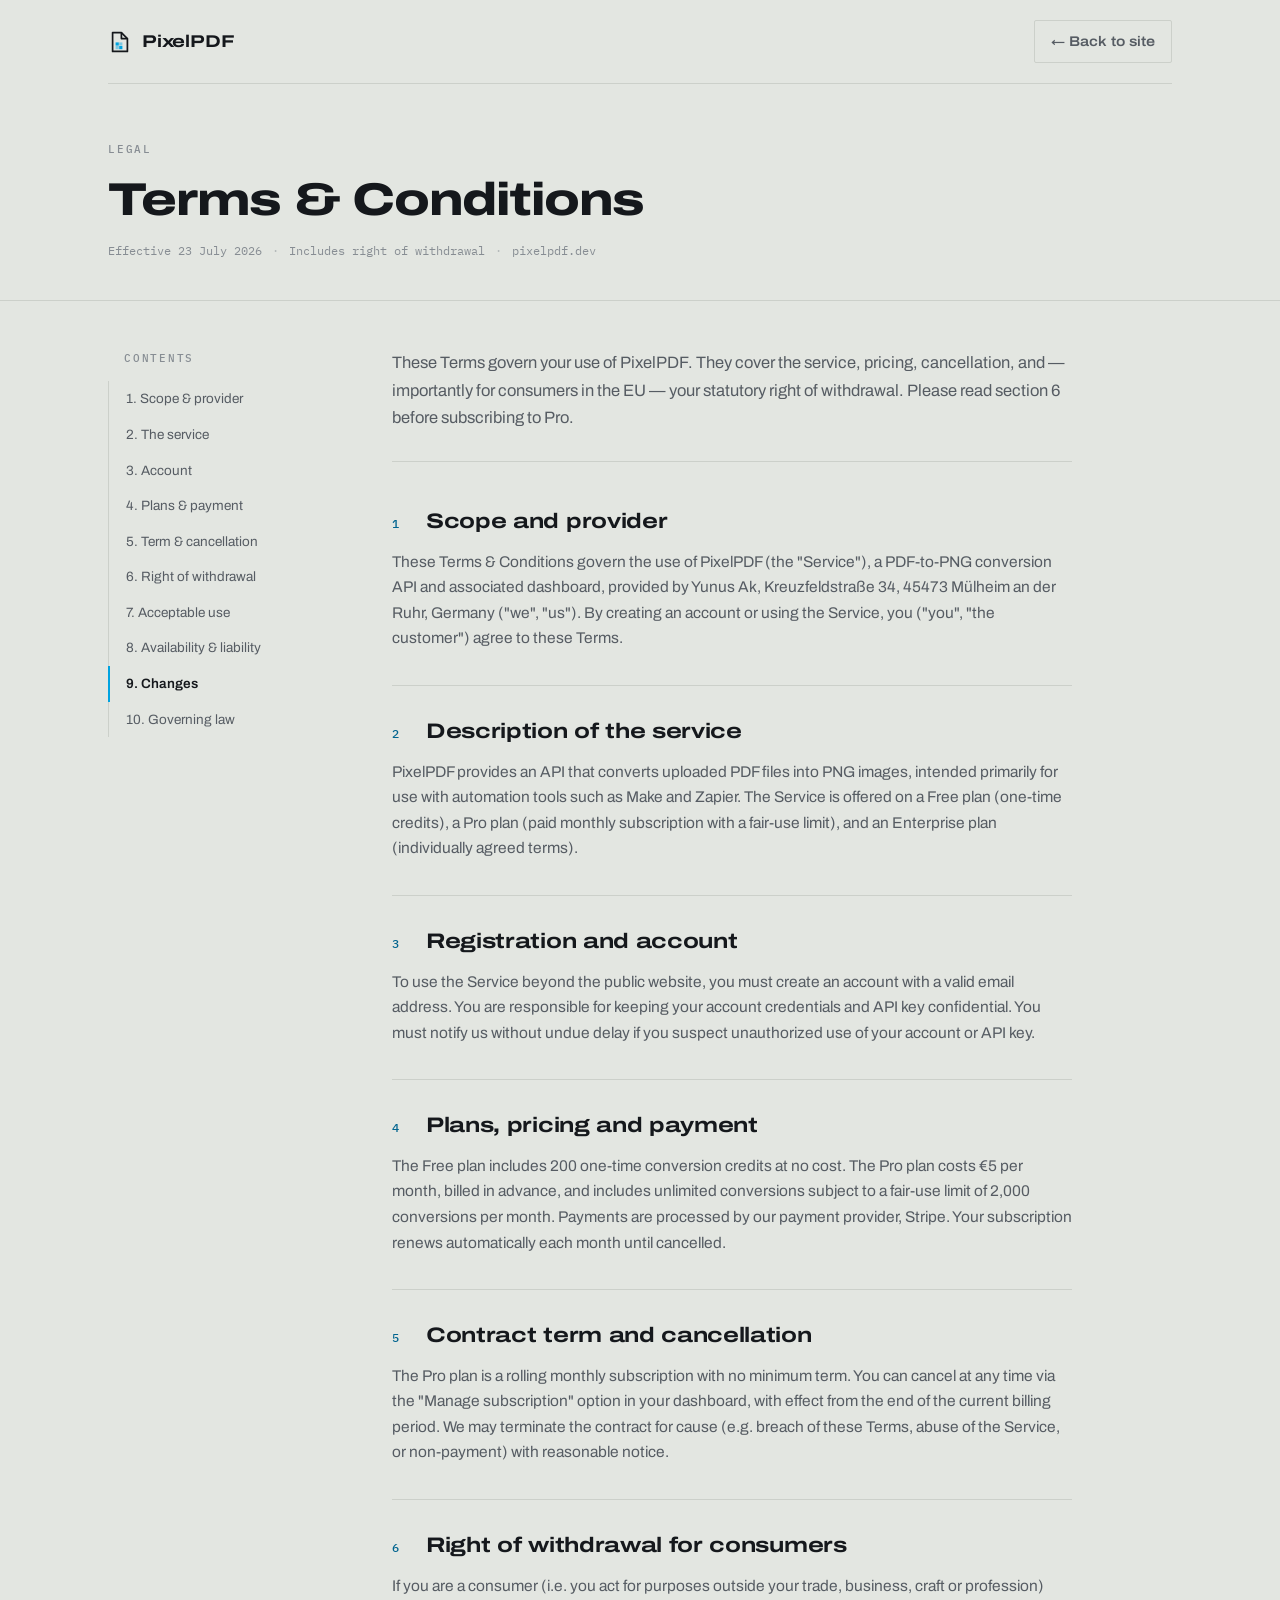
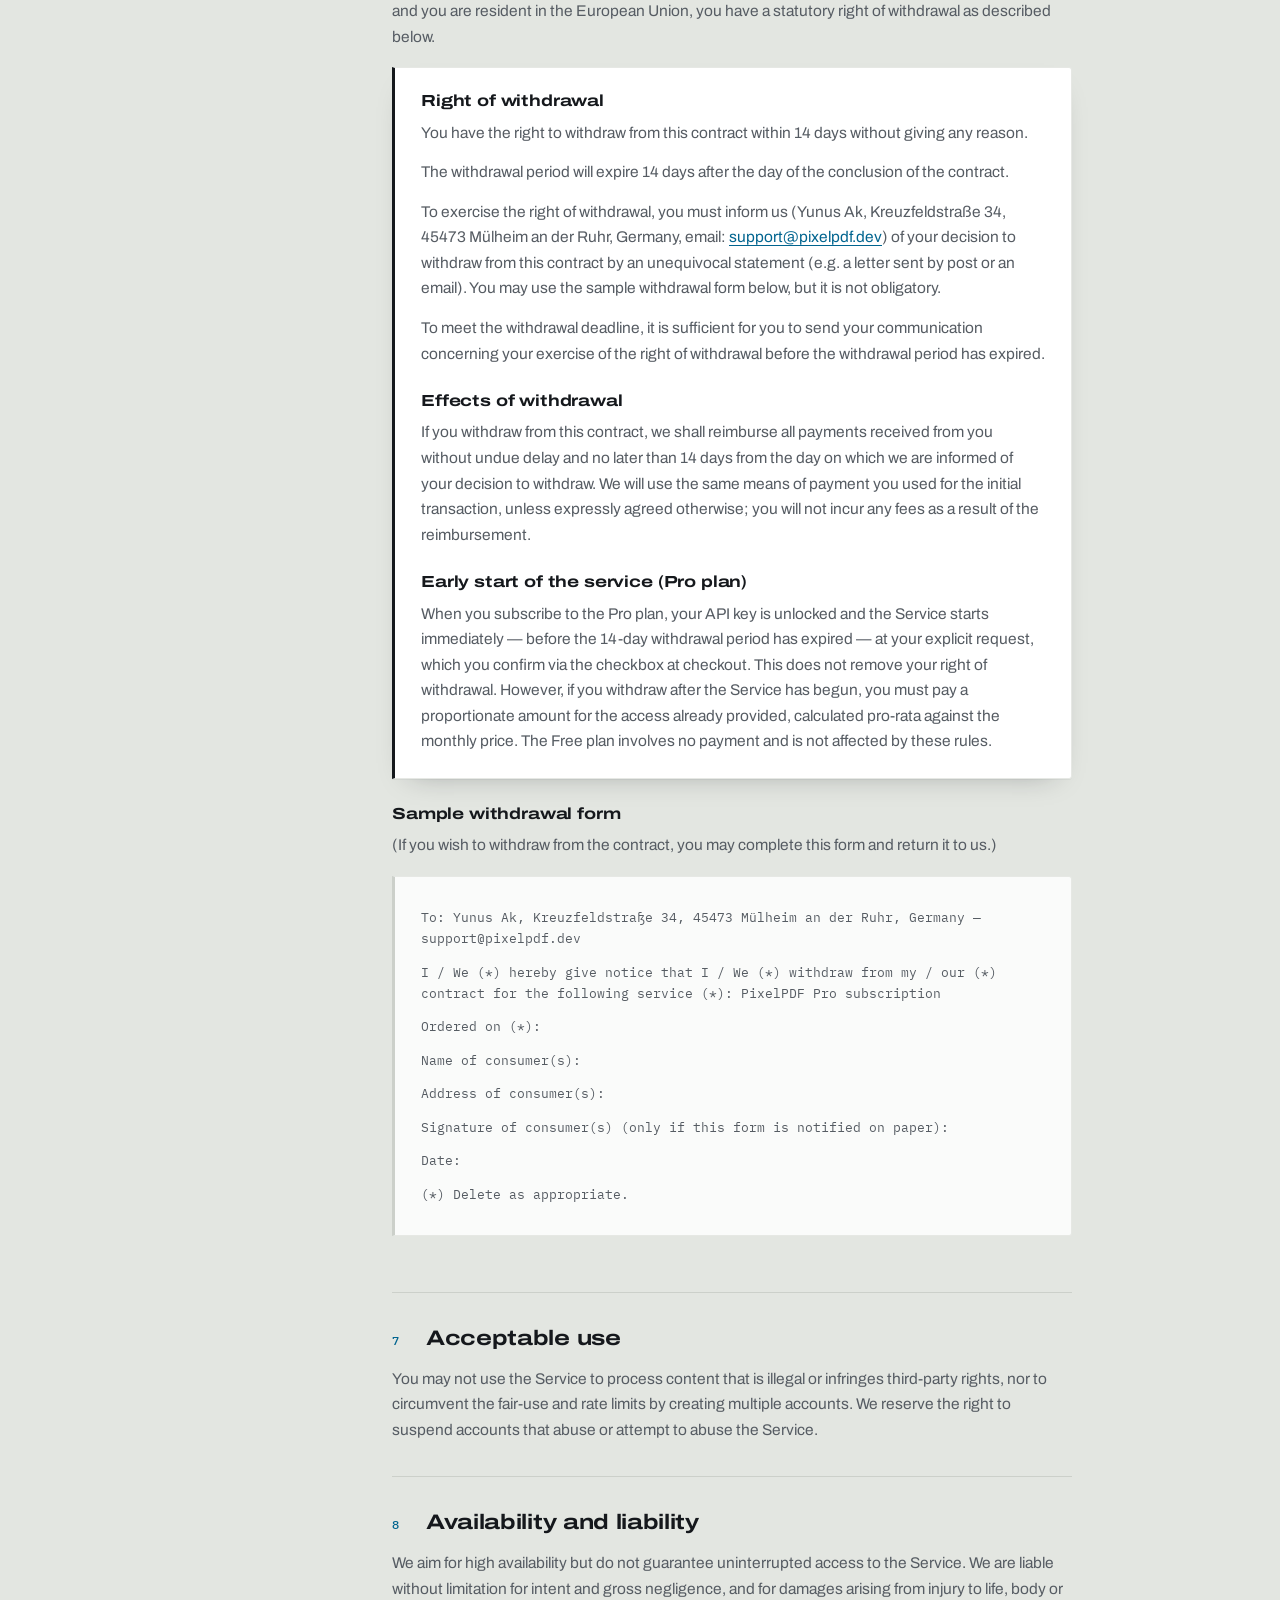
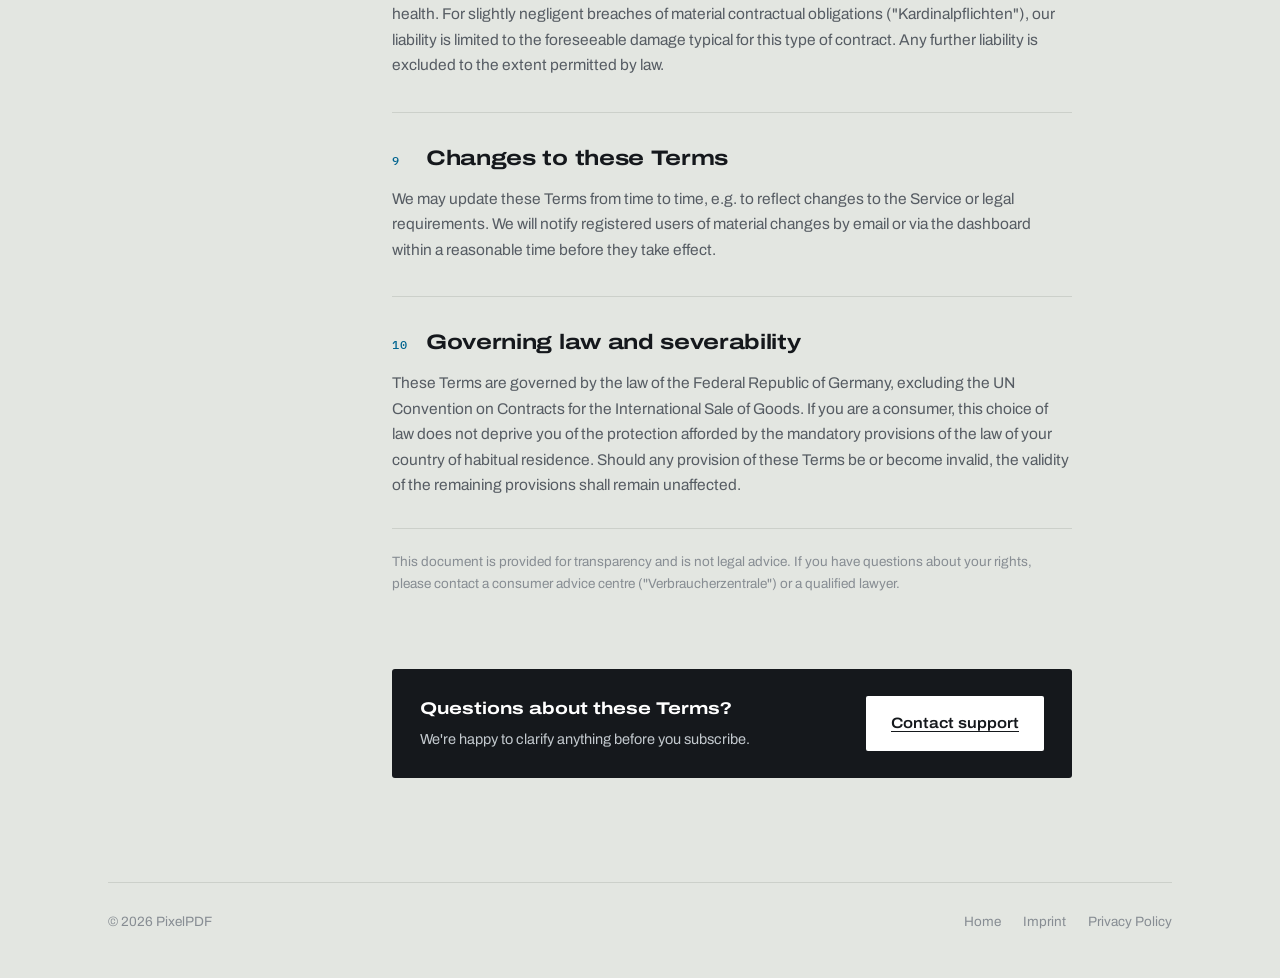
==== commit 9520c3e6: "Website auf ein gemeinsames Design-System umgestellt Neue Bildwelt: Scannerbett statt dunklem Verlau" ====
--- a/agb.html
+++ b/agb.html
@@ -5,15 +5,28 @@
 <meta name="viewport" content="width=device-width, initial-scale=1.0">
 <title>Terms &amp; Conditions — PixelPDF</title>
 <meta name="robots" content="noindex, nofollow">
-<link rel="icon" type="image/png" href="logo.png">
+<link rel="icon" href="logo.svg" type="image/svg+xml">
+<link rel="icon" href="logo.png" type="image/png">
 <link rel="preconnect" href="https://fonts.googleapis.com">
-<link href="https://fonts.googleapis.com/css2?family=Space+Grotesk:wght@400;500;600;700&family=Inter:wght@400;500;600&family=JetBrains+Mono:wght@400;500&display=swap" rel="stylesheet">
+<link rel="preconnect" href="https://fonts.gstatic.com" crossorigin>
+<link href="https://fonts.googleapis.com/css2?family=Archivo:wdth,wght@62..125,100..900&family=IBM+Plex+Mono:wght@400;500;600&display=swap" rel="stylesheet">
+<link rel="stylesheet" href="site.css">
 <link rel="stylesheet" href="legal.css">
 </head>
 <body>
 <div class="wrap">
   <nav class="site-nav">
-    <a href="index.html" class="logo"><img src="logo.png" alt="" class="logo-mark">PixelPDF</a>
+    <a href="index.html" class="logo">
+      <svg class="logo-mark" width="24" height="24" viewBox="0 0 24 24" fill="none" aria-hidden="true">
+        <path d="M4.6 2.6h8.8l6 6v12.8h-14.8z" stroke="currentColor" stroke-width="1.7" stroke-linejoin="round"/>
+        <path d="M13.4 2.6v6h6" stroke="currentColor" stroke-width="1.7" stroke-linejoin="round"/>
+        <rect x="7.6" y="12.4" width="3.2" height="3.2" fill="#00a3e0"/>
+        <rect x="11.2" y="12.4" width="3.2" height="3.2" fill="#00a3e0" opacity=".45"/>
+        <rect x="7.6" y="16" width="3.2" height="3.2" fill="#00a3e0" opacity=".45"/>
+        <rect x="11.2" y="16" width="3.2" height="3.2" fill="#00a3e0"/>
+      </svg>
+      <span>PixelPDF</span>
+    </a>
     <a href="index.html" class="back-link">← Back to site</a>
   </nav>
 </div>
--- a/site.css
+++ b/site.css
@@ -0,0 +1,261 @@
+/* ==================================================================
+   PixelPDF — gemeinsames Design-System fuer alle Seiten.
+
+   Bildwelt: Scannerbett. Der Seitenhintergrund ist die kuehle graue
+   Auflageflaeche, jeder Inhaltsblock ein weisses Blatt darauf. Akzent
+   ist Prozess-Cyan (das C aus CMYK). Rot kommt ausschliesslich bei
+   Fehlern vor, sonst hat die Seite nur zwei Farben.
+
+   Eine einzige Bewegungsidee, ueberall dieselbe: eine cyanfarbene
+   Linie, die etwas sichtbar macht. Startseite -> scannt das Dokument.
+   Login -> ueberstreicht die Karte. Dashboard -> schiebt den API-Key
+   ins Bild. Rechtsseiten -> zeigt den Lesefortschritt.
+   ================================================================== */
+
+:root{
+  --bed:#e3e6e1;
+  --bed-deep:#d5d9d3;
+  --sheet:#ffffff;
+  --ink:#15181c;
+  --ink-2:#565c63;
+  --ink-3:#878d93;
+  --rule:#ccd0ca;
+  --rule-sheet:#e6e8e4;
+  --cyan:#00a3e0;
+  --cyan-ink:#00648f;
+  --cyan-wash:#e8f6fd;
+
+  /* Rot ist die einzige Ausnahme von der Zweifarbigkeit und
+     ausschliesslich fuer Fehlermeldungen reserviert. */
+  --alert:#b42318;
+  --alert-wash:#fef3f2;
+
+  --display:'Archivo', 'Helvetica Neue', Arial, sans-serif;
+  --mono:'IBM Plex Mono', ui-monospace, SFMono-Regular, Menlo, monospace;
+
+  --sheet-shadow:0 1px 0 rgba(21,24,28,.04), 0 12px 28px -18px rgba(21,24,28,.35);
+}
+
+*{ box-sizing:border-box; margin:0; padding:0; }
+html{ scroll-behavior:smooth; -webkit-text-size-adjust:100%; }
+
+body{
+  background:var(--bed);
+  color:var(--ink);
+  font-family:var(--display);
+  font-stretch:100%;
+  font-size:16px;
+  line-height:1.55;
+  -webkit-font-smoothing:antialiased;
+  min-height:100vh;
+}
+
+a{ color:inherit; text-decoration:none; }
+ul,ol{ list-style:none; }
+
+:focus-visible{
+  outline:2px solid var(--cyan-ink);
+  outline-offset:3px;
+  border-radius:1px;
+}
+
+.wrap{ max-width:1120px; margin:0 auto; padding:0 28px; }
+.wrap-narrow{ max-width:900px; }
+
+/* Alle Abstaende zwischen Abschnitten laufen ueber diese eine Klasse.
+   Nie per Element-Selektor nachjustieren, sonst heben sie sich auf. */
+.section{ padding:104px 0; }
+.section-tight{ padding-top:0; }
+
+/* Technische Beschriftung: alles was eine Spezifikation ist, sieht
+   auch danach aus. Eyebrows, Tabellenkoepfe, Bildunterschriften. */
+.spec{
+  font-family:var(--mono); font-size:11px; font-weight:500;
+  letter-spacing:.16em; text-transform:uppercase; color:var(--ink-3);
+}
+
+h1,h2,h3{ font-stretch:125%; letter-spacing:-.01em; line-height:1.08; }
+
+/* ---------- Schaltflaechen ---------- */
+.btn{
+  display:inline-flex; align-items:center; justify-content:center; gap:9px;
+  padding:14px 24px; border-radius:2px;
+  font-family:var(--display); font-stretch:112%; font-weight:600; font-size:15px;
+  border:1px solid transparent; cursor:pointer; text-align:center;
+  transition:background-color .15s ease, color .15s ease, border-color .15s ease;
+}
+.btn-solid{ background:var(--ink); color:#fff; }
+.btn-solid:hover{ background:#000; }
+.btn-line{ border-color:var(--ink); color:var(--ink); background:transparent; }
+.btn-line:hover{ background:rgba(21,24,28,.06); }
+.btn-quiet{ border-color:var(--rule); color:var(--ink-2); background:transparent; }
+.btn-quiet:hover{ border-color:var(--ink); color:var(--ink); }
+.btn-invert{ background:#fff; color:var(--ink); }
+.btn-invert:hover{ background:#e9ece8; }
+.btn-small{ padding:9px 16px; font-size:14px; }
+.btn:disabled{ opacity:.55; cursor:default; }
+.btn-block{ width:100%; }
+
+/* ---------- Kopf- und Fusszeile ---------- */
+.site-head{ border-bottom:1px solid var(--rule); background:var(--bed); }
+.site-head .wrap{
+  display:flex; align-items:center; justify-content:space-between;
+  gap:24px; padding-top:20px; padding-bottom:20px;
+}
+.brand{ display:flex; align-items:center; gap:10px; flex-shrink:0; }
+.brand-mark{ display:block; color:var(--ink); }
+.brand span{ font-stretch:125%; font-weight:700; font-size:17px; letter-spacing:-.01em; }
+
+.nav{ display:flex; align-items:center; gap:28px; }
+.nav a{ font-size:14.5px; font-weight:500; color:var(--ink-2); }
+.nav a:hover{ color:var(--ink); }
+.head-actions{ display:flex; align-items:center; gap:14px; }
+
+.site-foot{ border-top:1px solid var(--rule); }
+.site-foot .wrap{
+  display:flex; justify-content:space-between; align-items:center;
+  gap:20px; flex-wrap:wrap; padding-top:28px; padding-bottom:44px;
+  font-size:13.5px; color:var(--ink-3);
+}
+.foot-links{ display:flex; gap:22px; flex-wrap:wrap; }
+.foot-links a:hover{ color:var(--ink); }
+
+/* ---------- Papier ---------- */
+.sheet{
+  background:var(--sheet); border:1px solid var(--rule-sheet);
+  border-radius:3px; box-shadow:var(--sheet-shadow);
+}
+
+/* ---------- Nummerierte Abfolge ----------
+   Nummern nur dort, wo die Reihenfolge wirklich etwas bedeutet. */
+.steps{ counter-reset:step; display:grid; gap:2px; }
+.step{
+  counter-increment:step;
+  display:grid; grid-template-columns:auto 1fr; gap:18px; align-items:baseline;
+  background:var(--sheet); border:1px solid var(--rule-sheet);
+  padding:18px 22px; border-radius:2px;
+  font-size:15.5px; color:var(--ink-2);
+  min-width:0;
+}
+.step::before{
+  content:counter(step,decimal-leading-zero);
+  font-family:var(--mono); font-size:12px; font-weight:500;
+  color:var(--cyan-ink); letter-spacing:.08em;
+}
+/* Rasterelemente sind von Haus aus min-width:auto und werden von einem
+   langen, unumbrechbaren Wort auseinandergedrueckt. Ohne das hier schiebt
+   die Endpunkt-URL auf dem Telefon die ganze Seite nach rechts. */
+.step > span{ min-width:0; overflow-wrap:anywhere; }
+.step strong{ color:var(--ink); font-weight:600; }
+.step a{ color:var(--cyan-ink); text-decoration:underline; text-underline-offset:3px; }
+
+code{
+  font-family:var(--mono); font-size:13.5px; color:var(--ink);
+  background:#eff1ee; padding:1px 5px; border-radius:2px;
+}
+
+.codeblock{
+  font-family:var(--mono); font-size:13px; line-height:1.85;
+  color:var(--ink-2); background:var(--sheet);
+  border:1px solid var(--rule-sheet); border-radius:2px;
+  padding:20px 22px; overflow-x:auto; min-width:0;
+}
+.codeblock code{ background:none; padding:0; font-size:inherit; }
+.codeblock .m{ color:var(--ink); font-weight:600; }
+.codeblock .v{ color:var(--cyan-ink); }
+.codeblock .c{ color:var(--ink-3); }
+
+/* ---------- Beschriftete Hinweiszeilen ---------- */
+.notes{ display:grid; gap:2px; }
+.note{
+  background:var(--sheet); border:1px solid var(--rule-sheet); border-radius:2px;
+  padding:14px 22px; font-size:14.5px; color:var(--ink-2);
+  display:grid; grid-template-columns:120px 1fr; gap:18px; align-items:baseline;
+  min-width:0;
+}
+.note > span{ min-width:0; overflow-wrap:anywhere; }
+
+/* ---------- Formulare ---------- */
+.field{ margin-bottom:18px; }
+.field > label{
+  display:block; margin-bottom:7px;
+  font-family:var(--mono); font-size:11px; font-weight:500;
+  letter-spacing:.16em; text-transform:uppercase; color:var(--ink-3);
+}
+input[type="email"], input[type="password"], input[type="text"]{
+  width:100%; background:#fbfcfb; color:var(--ink);
+  border:1px solid var(--rule); border-radius:2px;
+  padding:13px 14px; font-size:15px;
+  font-family:var(--display); font-stretch:100%;
+  transition:border-color .15s ease, background-color .15s ease;
+}
+input:focus{ outline:none; border-color:var(--ink); background:#fff; }
+input:focus-visible{ outline:2px solid var(--cyan-ink); outline-offset:2px; }
+
+/* ---------- Meldungen ---------- */
+.msg{ display:none; font-size:14px; padding:12px 15px; border-radius:2px; margin-bottom:20px; }
+.msg.error{ display:block; background:var(--alert-wash); border-left:3px solid var(--alert); color:var(--alert); }
+.msg.success{ display:block; background:var(--cyan-wash); border-left:3px solid var(--cyan); color:var(--cyan-ink); }
+
+/* ==================================================================
+   Bewegung. Eine Idee, vier Auspraegungen. Alles hier gilt nur,
+   solange der Besucher keine reduzierte Bewegung angefordert hat.
+   ================================================================== */
+
+/* Die Linie selbst. Sie liegt immer in einem position:relative-Elternteil. */
+.scanline{
+  position:absolute; left:0; right:0; top:0; height:2px;
+  background:var(--cyan); box-shadow:0 0 18px 5px rgba(0,163,224,.45);
+  opacity:0; pointer-events:none; z-index:2;
+}
+
+@keyframes scan-sweep{
+  0%{ top:0; opacity:1; }
+  92%{ opacity:1; }
+  100%{ top:100%; opacity:0; }
+}
+/* Startzustand steht in den Keyframes, nicht am Element: faellt die
+   Animation weg, bleibt der Inhalt sichtbar statt fuer immer beschnitten. */
+@keyframes scan-reveal{
+  from{ clip-path:inset(0 0 100% 0); }
+  to  { clip-path:inset(0 0 0% 0); }
+}
+@keyframes wipe-in{
+  from{ clip-path:inset(0 100% 0 0); }
+  to  { clip-path:inset(0 0 0 0); }
+}
+@keyframes rise{
+  from{ opacity:0; transform:translateY(10px); }
+  to  { opacity:1; transform:none; }
+}
+
+.is-scanned .scanline{ animation:scan-sweep 1.1s cubic-bezier(.32,0,.2,1) both; }
+.is-scanned .scan-target{ animation:scan-reveal 1.1s cubic-bezier(.32,0,.2,1) both; }
+.wipe{ animation:wipe-in .45s cubic-bezier(.32,0,.2,1) both; }
+.rise{ animation:rise .5s cubic-bezier(.2,.6,.2,1) both; }
+.rise-2{ animation-delay:.07s; }
+.rise-3{ animation-delay:.14s; }
+.rise-4{ animation-delay:.21s; }
+
+/* Lesefortschritt auf den Rechtsseiten: dieselbe cyanfarbene Linie,
+   diesmal waagerecht und an das Scrollen gekoppelt. */
+.readbar{
+  position:fixed; top:0; left:0; height:2px; width:100%;
+  transform:scaleX(0); transform-origin:0 50%;
+  background:var(--cyan); z-index:50; pointer-events:none;
+}
+
+@media (prefers-reduced-motion: reduce){
+  html{ scroll-behavior:auto; }
+  .is-scanned .scanline{ animation:none; opacity:0; }
+  .is-scanned .scan-target,
+  .wipe, .rise{ animation:none; }
+  .readbar{ display:none; }
+}
+
+/* ---------- Schmale Fenster ---------- */
+@media (max-width:680px){
+  .section{ padding:72px 0; }
+  .note{ grid-template-columns:1fr; gap:6px; }
+  .site-foot .wrap{ flex-direction:column; align-items:flex-start; }
+}
--- a/legal.css
+++ b/legal.css
@@ -1,230 +1,201 @@
-/* Shared styling for PixelPDF legal documents (Imprint, Privacy Policy, Terms). */
-:root{
-  --bg:#0a0a0f;
-  --bg-elevated:#111119;
-  --surface:#15151f;
-  --surface-2:#1b1b28;
-  --border:rgba(139,92,246,0.16);
-  --border-strong:rgba(139,92,246,0.4);
-  --text:#f4f3f9;
-  --text-dim:#b7b5c6;
-  --text-dimmer:#726f85;
-  --purple:#8b5cf6;
-  --purple-soft:#a78bfa;
-  --pink:#ec4899;
-  --gradient:linear-gradient(135deg, var(--purple), var(--pink));
-  --display:'Space Grotesk', sans-serif;
-  --body:'Inter', sans-serif;
-  --mono:'JetBrains Mono', monospace;
-}
-
-*{ box-sizing:border-box; margin:0; padding:0; }
-
-html{ scroll-behavior:smooth; }
-
-body{
-  background:
-    radial-gradient(ellipse 800px 480px at 15% -8%, rgba(139,92,246,0.14), transparent),
-    radial-gradient(ellipse 600px 420px at 100% 0%, rgba(236,72,153,0.07), transparent),
-    var(--bg);
-  color:var(--text);
-  font-family:var(--body);
-  line-height:1.65;
-  -webkit-font-smoothing:antialiased;
-  min-height:100vh;
-}
-
-a{ color:var(--purple-soft); text-decoration:none; }
-a:hover{ text-decoration:underline; }
-
-.wrap{ max-width:1080px; margin:0 auto; padding:0 24px; }
-
-/* ---- Top nav ---- */
+/* ==================================================================
+   PixelPDF — Rechtsseiten (Impressum, Datenschutz, AGB).
+   Setzt auf site.css auf: Tokens, Schrift, Knoepfe und die
+   Bewegungsidee kommen von dort. Hier steht nur, was ein langes
+   Dokument zusaetzlich braucht.
+
+   Diese Seiten sind zum Lesen da, nicht zum Ueberzeugen. Deshalb
+   bleiben sie ruhig: die einzige Bewegung ist der Lesefortschritt
+   oben am Rand, dieselbe cyanfarbene Linie wie ueberall sonst.
+   ================================================================== */
+
+body{ line-height:1.65; }
+
+/* ---------- Kopfzeile ---------- */
 .site-nav{
   display:flex; align-items:center; justify-content:space-between;
-  padding:22px 0;
-}
-.logo{
-  font-family:var(--display); font-weight:600; font-size:19px;
-  display:flex; align-items:center; gap:8px; color:var(--text);
-}
-.logo:hover{ text-decoration:none; }
-.logo-mark{ width:24px; height:24px; display:inline-block; object-fit:contain; }
+  gap:20px; padding:20px 0;
+  border-bottom:1px solid var(--rule);
+}
+.logo{ display:flex; align-items:center; gap:10px; color:var(--ink); }
+.logo span{ font-stretch:125%; font-weight:700; font-size:17px; letter-spacing:-.01em; }
+.logo-mark{ display:block; width:24px; height:24px; color:var(--ink); flex-shrink:0; }
 .back-link{
-  font-size:13.5px; color:var(--text-dim);
-  display:inline-flex; align-items:center; gap:6px;
-  padding:8px 14px; border:1px solid var(--border); border-radius:8px;
-  transition:border-color .15s, color .15s;
-}
-.back-link:hover{ color:var(--text); border-color:var(--border-strong); text-decoration:none; }
-
-/* ---- Document header ---- */
-.doc-header{
-  border-bottom:1px solid var(--border);
-  padding:40px 0 34px;
-  margin-bottom:0;
-}
+  display:inline-flex; align-items:center; gap:8px; flex-shrink:0;
+  padding:9px 16px; border:1px solid var(--rule); border-radius:2px;
+  font-family:var(--display); font-stretch:112%; font-weight:600; font-size:14px;
+  color:var(--ink-2);
+  transition:border-color .15s ease, color .15s ease;
+}
+.back-link:hover{ color:var(--ink); border-color:var(--ink); }
+
+/* ---------- Dokumentkopf ---------- */
+.doc-header{ padding:56px 0 40px; border-bottom:1px solid var(--rule); }
 .doc-eyebrow{
-  display:inline-block;
-  font-family:var(--mono); font-size:11.5px; letter-spacing:.14em; text-transform:uppercase;
-  color:var(--purple-soft);
-  background:rgba(139,92,246,0.1); border:1px solid var(--border);
-  padding:5px 11px; border-radius:100px; margin-bottom:18px;
+  display:block; margin-bottom:18px;
+  font-family:var(--mono); font-size:11px; font-weight:500;
+  letter-spacing:.16em; text-transform:uppercase; color:var(--ink-3);
 }
 .doc-header h1{
-  font-family:var(--display); font-weight:700; font-size:clamp(30px, 4.4vw, 42px);
-  letter-spacing:-0.02em; line-height:1.1; margin-bottom:14px;
+  font-stretch:125%; font-weight:800; font-size:clamp(32px,4.6vw,46px);
+  letter-spacing:-.025em; line-height:1.05; margin-bottom:16px;
 }
 .doc-meta{
   display:flex; flex-wrap:wrap; align-items:center; gap:10px;
-  color:var(--text-dimmer); font-size:13.5px;
+  font-family:var(--mono); font-size:12px; color:var(--ink-3);
 }
 .doc-meta .sep{ opacity:.5; }
 
-/* ---- Layout: sticky TOC + article ---- */
+/* ---------- Inhaltsverzeichnis + Artikel ---------- */
 .doc-layout{
-  display:grid; grid-template-columns:230px 1fr; gap:56px;
-  padding:44px 24px 100px;
+  display:grid; grid-template-columns:220px 1fr; gap:64px;
+  padding-top:48px; padding-bottom:104px;
   align-items:start;
 }
-.toc{ position:sticky; top:28px; }
+.toc{ position:sticky; top:32px; }
 .toc-title{
-  font-family:var(--mono); font-size:11px; letter-spacing:.14em; text-transform:uppercase;
-  color:var(--text-dimmer); margin-bottom:14px; padding-left:14px;
-}
-.toc nav{ display:flex; flex-direction:column; gap:1px;
-  border-left:1px solid var(--border);
-}
+  font-family:var(--mono); font-size:11px; font-weight:500;
+  letter-spacing:.16em; text-transform:uppercase; color:var(--ink-3);
+  margin-bottom:14px; padding-left:16px;
+}
+.toc nav{ display:flex; flex-direction:column; border-left:1px solid var(--rule); }
 .toc a{
-  color:var(--text-dim); font-size:13.5px; line-height:1.4;
-  padding:7px 0 7px 14px; margin-left:-1px;
+  color:var(--ink-2); font-size:13.5px; line-height:1.45;
+  padding:8px 0 8px 16px; margin-left:-1px;
   border-left:2px solid transparent;
-  transition:color .15s, border-color .15s;
-}
-.toc a:hover{ color:var(--text); text-decoration:none; }
-.toc a.active{ color:var(--purple-soft); border-left-color:var(--purple); }
-
-/* ---- Article ---- */
-.doc{ max-width:680px; }
-.doc-intro{
-  color:var(--text-dim); font-size:15.5px;
-  padding-bottom:28px; margin-bottom:8px;
-  border-bottom:1px solid var(--border);
-}
-.doc section{ padding:30px 0; border-bottom:1px solid var(--border); scroll-margin-top:24px; }
+  transition:color .15s ease, border-color .15s ease;
+}
+.toc a:hover{ color:var(--ink); }
+.toc a.active{ color:var(--ink); border-left-color:var(--cyan); font-weight:600; }
+
+/* ---------- Fliesstext ---------- */
+.doc{ max-width:680px; min-width:0; }
+.doc a{ color:var(--cyan-ink); text-decoration:underline; text-underline-offset:3px; }
+.doc a:hover{ color:var(--ink); }
+/* Unter .doc gescoped, weil sonst .doc p (zwei Selektoren) gewinnt und den
+   Vorspann auf Fliesstextgroesse zusammenstaucht. Gleiches gilt weiter unten
+   fuer .disclaimer und .legal-basis. */
+.doc .doc-intro{
+  color:var(--ink-2); font-size:16.5px;
+  padding-bottom:30px; border-bottom:1px solid var(--rule);
+}
+.doc section{ padding:34px 0; border-bottom:1px solid var(--rule); scroll-margin-top:28px; }
 .doc section:last-of-type{ border-bottom:none; }
 .doc h2{
-  font-family:var(--display); font-weight:600; font-size:20px;
-  letter-spacing:-0.01em; margin-bottom:14px;
-  display:flex; align-items:baseline; gap:12px;
+  font-stretch:125%; font-weight:700; font-size:21px; letter-spacing:-.015em;
+  margin-bottom:16px; display:flex; align-items:baseline; gap:14px;
 }
 .doc h2 .sec-num{
-  font-family:var(--mono); font-size:13px; font-weight:500;
-  color:var(--purple-soft);
-  flex-shrink:0; min-width:22px;
+  font-family:var(--mono); font-stretch:100%; font-size:12px; font-weight:500;
+  letter-spacing:.08em; color:var(--cyan-ink);
+  flex-shrink:0; min-width:20px;
 }
 .doc h3{
-  font-family:var(--display); font-weight:600; font-size:15.5px;
-  color:var(--text); margin:22px 0 8px;
-}
-.doc p{ color:var(--text-dim); font-size:15px; margin-bottom:13px; }
+  font-stretch:125%; font-weight:700; font-size:16px;
+  color:var(--ink); margin:26px 0 10px;
+}
+.doc p{ color:var(--ink-2); font-size:15.5px; margin-bottom:14px; }
 .doc p:last-child{ margin-bottom:0; }
-.doc ul{ color:var(--text-dim); font-size:15px; margin:0 0 14px 2px; list-style:none; }
-.doc ul li{
-  position:relative; padding-left:20px; margin-bottom:9px;
-}
+.doc ul{ color:var(--ink-2); font-size:15.5px; margin:0 0 16px; }
+.doc ul li{ position:relative; padding-left:22px; margin-bottom:10px; }
 .doc ul li::before{
   content:''; position:absolute; left:2px; top:9px;
-  width:6px; height:6px; border-radius:50%; background:var(--purple); opacity:.7;
-}
-
-/* Definition-style info block (controller details, contact) */
+  width:7px; height:7px; background:var(--cyan);
+}
+
+/* ---------- Definitionsblock (Anbieter, Kontakt) ---------- */
 .info-card{
-  background:var(--surface); border:1px solid var(--border);
-  border-radius:12px; padding:20px 22px; margin:4px 0 6px;
-}
-.info-card .row{ display:flex; gap:14px; padding:6px 0; font-size:14.5px; }
-.info-card .row:not(:last-child){ border-bottom:1px solid var(--border); }
+  background:var(--sheet); border:1px solid var(--rule-sheet);
+  border-radius:3px; box-shadow:var(--sheet-shadow);
+  padding:6px 22px; margin:6px 0 10px;
+}
+.info-card .row{ display:flex; gap:18px; padding:14px 0; font-size:15px; }
+.info-card .row:not(:last-child){ border-bottom:1px solid var(--rule-sheet); }
 .info-card .k{
-  color:var(--text-dimmer); font-size:12.5px; letter-spacing:.03em; text-transform:uppercase;
-  min-width:130px; flex-shrink:0; padding-top:2px;
-}
-.info-card .v{ color:var(--text); }
-
-/* Inline "Legal basis" label */
-.legal-basis{
-  display:inline-block; font-size:13px; color:var(--text-dim);
-  background:var(--bg-elevated); border:1px solid var(--border);
-  border-radius:7px; padding:6px 12px; margin-top:4px;
-}
-.legal-basis strong{ color:var(--purple-soft); font-weight:600; }
-
-/* Callout / highlighted box (withdrawal notice, disclaimers) */
+  font-family:var(--mono); font-size:10.5px; font-weight:500;
+  letter-spacing:.16em; text-transform:uppercase; color:var(--ink-3);
+  min-width:130px; flex-shrink:0; padding-top:4px;
+}
+.info-card .v{ color:var(--ink); min-width:0; }
+
+/* ---------- Rechtsgrundlage, inline ---------- */
+.doc .legal-basis{
+  display:inline-block; margin-top:6px; margin-bottom:0;
+  font-family:var(--mono); font-size:12.5px; color:var(--ink-2);
+  background:var(--cyan-wash); border-left:3px solid var(--cyan);
+  border-radius:0 2px 2px 0; padding:8px 14px;
+}
+.legal-basis strong{ color:var(--cyan-ink); font-weight:600; }
+
+/* ---------- Hervorgehobener Kasten (Widerruf, Haftung) ---------- */
 .callout{
-  background:var(--surface); border:1px solid var(--border-strong);
-  border-radius:12px; padding:22px 24px; margin:16px 0 20px;
+  background:var(--sheet); border:1px solid var(--rule-sheet);
+  border-left:3px solid var(--ink);
+  border-radius:0 3px 3px 0; box-shadow:var(--sheet-shadow);
+  padding:24px 26px; margin:18px 0 22px;
 }
 .callout h3:first-child{ margin-top:0; }
 .callout p:last-child{ margin-bottom:0; }
-.callout.muted{ border-color:var(--border); background:var(--bg-elevated); }
-
-.form-fields{ font-family:var(--mono); font-size:13px; color:var(--text-dim); }
-.form-fields div{ padding:5px 0; }
-
-.disclaimer{
-  font-size:13px; color:var(--text-dimmer); margin-top:26px;
-  padding-top:20px; border-top:1px solid var(--border);
-}
-
-/* Contact card at end */
+.callout.muted{ border-left-color:var(--rule); box-shadow:none; background:#fafbfa; }
+
+.form-fields{ font-family:var(--mono); font-size:13px; color:var(--ink-2); }
+.form-fields div{ padding:6px 0; }
+
+.doc .disclaimer{
+  font-size:13.5px; color:var(--ink-3); margin-top:30px; margin-bottom:0;
+  padding-top:22px; border-top:1px solid var(--rule);
+}
+
+/* ---------- Kontaktkarte am Ende ---------- */
 .contact-card{
-  background:linear-gradient(135deg, rgba(139,92,246,0.08), rgba(236,72,153,0.05));
-  border:1px solid var(--border); border-radius:14px;
-  padding:24px 26px; margin-top:36px;
-  display:flex; align-items:center; justify-content:space-between; gap:20px; flex-wrap:wrap;
-}
-.contact-card .ct-title{ font-family:var(--display); font-weight:600; font-size:16px; margin-bottom:4px; }
-.contact-card p{ color:var(--text-dim); font-size:14px; margin:0; }
-.contact-card a.btn{
-  background:var(--surface); border:1px solid var(--border-strong); color:var(--text);
-  padding:10px 18px; border-radius:9px; font-size:14px; font-weight:500; white-space:nowrap;
-  transition:background .15s;
-}
-.contact-card a.btn:hover{ background:var(--surface-2); text-decoration:none; }
-
-/* ---- Footer ---- */
+  background:var(--ink); color:#fff; border-radius:3px;
+  padding:26px 28px; margin-top:40px;
+  display:flex; align-items:center; justify-content:space-between;
+  gap:24px; flex-wrap:wrap;
+}
+.contact-card .ct-title{ font-stretch:125%; font-weight:700; font-size:17px; margin-bottom:5px; }
+.contact-card p{ color:#c3c9ce; font-size:14.5px; margin:0; }
+/* .btn kommt aus site.css, hier nur die Farben fuer den dunklen Grund. */
+.contact-card .btn{ background:#fff; color:var(--ink); white-space:nowrap; flex-shrink:0; }
+.contact-card .btn:hover{ background:#e9ece8; text-decoration:none; }
+
+/* ---------- Fusszeile ---------- */
 .site-footer{
-  border-top:1px solid var(--border); padding:28px 0;
-  color:var(--text-dimmer); font-size:13px;
-  display:flex; justify-content:space-between; align-items:center; gap:12px; flex-wrap:wrap;
-}
-.site-footer a{ color:var(--text-dimmer); }
-.site-footer a:hover{ color:var(--text-dim); }
-.site-footer .links{ display:flex; gap:16px; flex-wrap:wrap; }
+  border-top:1px solid var(--rule); padding:28px 0 44px;
+  color:var(--ink-3); font-size:13.5px;
+  display:flex; justify-content:space-between; align-items:center;
+  gap:16px; flex-wrap:wrap;
+}
+.site-footer a:hover{ color:var(--ink); }
+.site-footer .links{ display:flex; gap:22px; flex-wrap:wrap; }
 
 @media (max-width:860px){
-  .doc-layout{ grid-template-columns:1fr; gap:0; padding-top:28px; }
+  .doc-layout{ grid-template-columns:1fr; gap:0; padding-top:32px; }
   .toc{
-    position:static; margin-bottom:32px;
-    background:var(--surface); border:1px solid var(--border); border-radius:12px;
-    padding:16px 18px;
+    position:static; margin-bottom:36px;
+    background:var(--sheet); border:1px solid var(--rule-sheet);
+    border-radius:3px; box-shadow:var(--sheet-shadow); padding:18px 20px;
   }
   .toc-title{ padding-left:0; }
-  .toc nav{ border-left:none; display:grid; grid-template-columns:1fr 1fr; gap:2px 18px; }
-  .toc a{ border-left:none; padding:5px 0; }
+  .toc nav{ border-left:none; display:grid; grid-template-columns:1fr 1fr; gap:2px 20px; }
+  .toc a{ border-left:none; padding:6px 0; }
   .toc a.active{ border-left:none; }
   .doc{ max-width:none; }
+  .doc-header{ padding:40px 0 32px; }
 }
 
 @media (max-width:480px){
   .toc nav{ grid-template-columns:1fr; }
-  .site-footer{ flex-direction:column; text-align:center; }
+  .site-footer{ flex-direction:column; align-items:flex-start; }
+  .info-card .row{ flex-direction:column; gap:4px; }
+  .info-card .k{ min-width:0; }
 }
 
 @media print{
-  body{ background:#fff; color:#111; }
-  .site-nav, .toc, .site-footer, .contact-card, .back-link{ display:none; }
-  .doc-header{ border-color:#ccc; }
+  body{ background:#fff; }
+  .site-nav, .toc, .site-footer, .contact-card, .back-link, .readbar{ display:none; }
   .doc-layout{ grid-template-columns:1fr; padding:0; }
+  .doc-header{ border-color:#ccc; padding-top:0; }
+  .info-card, .callout{ box-shadow:none; border:1px solid #ccc; }
   a{ color:#111; }
 }
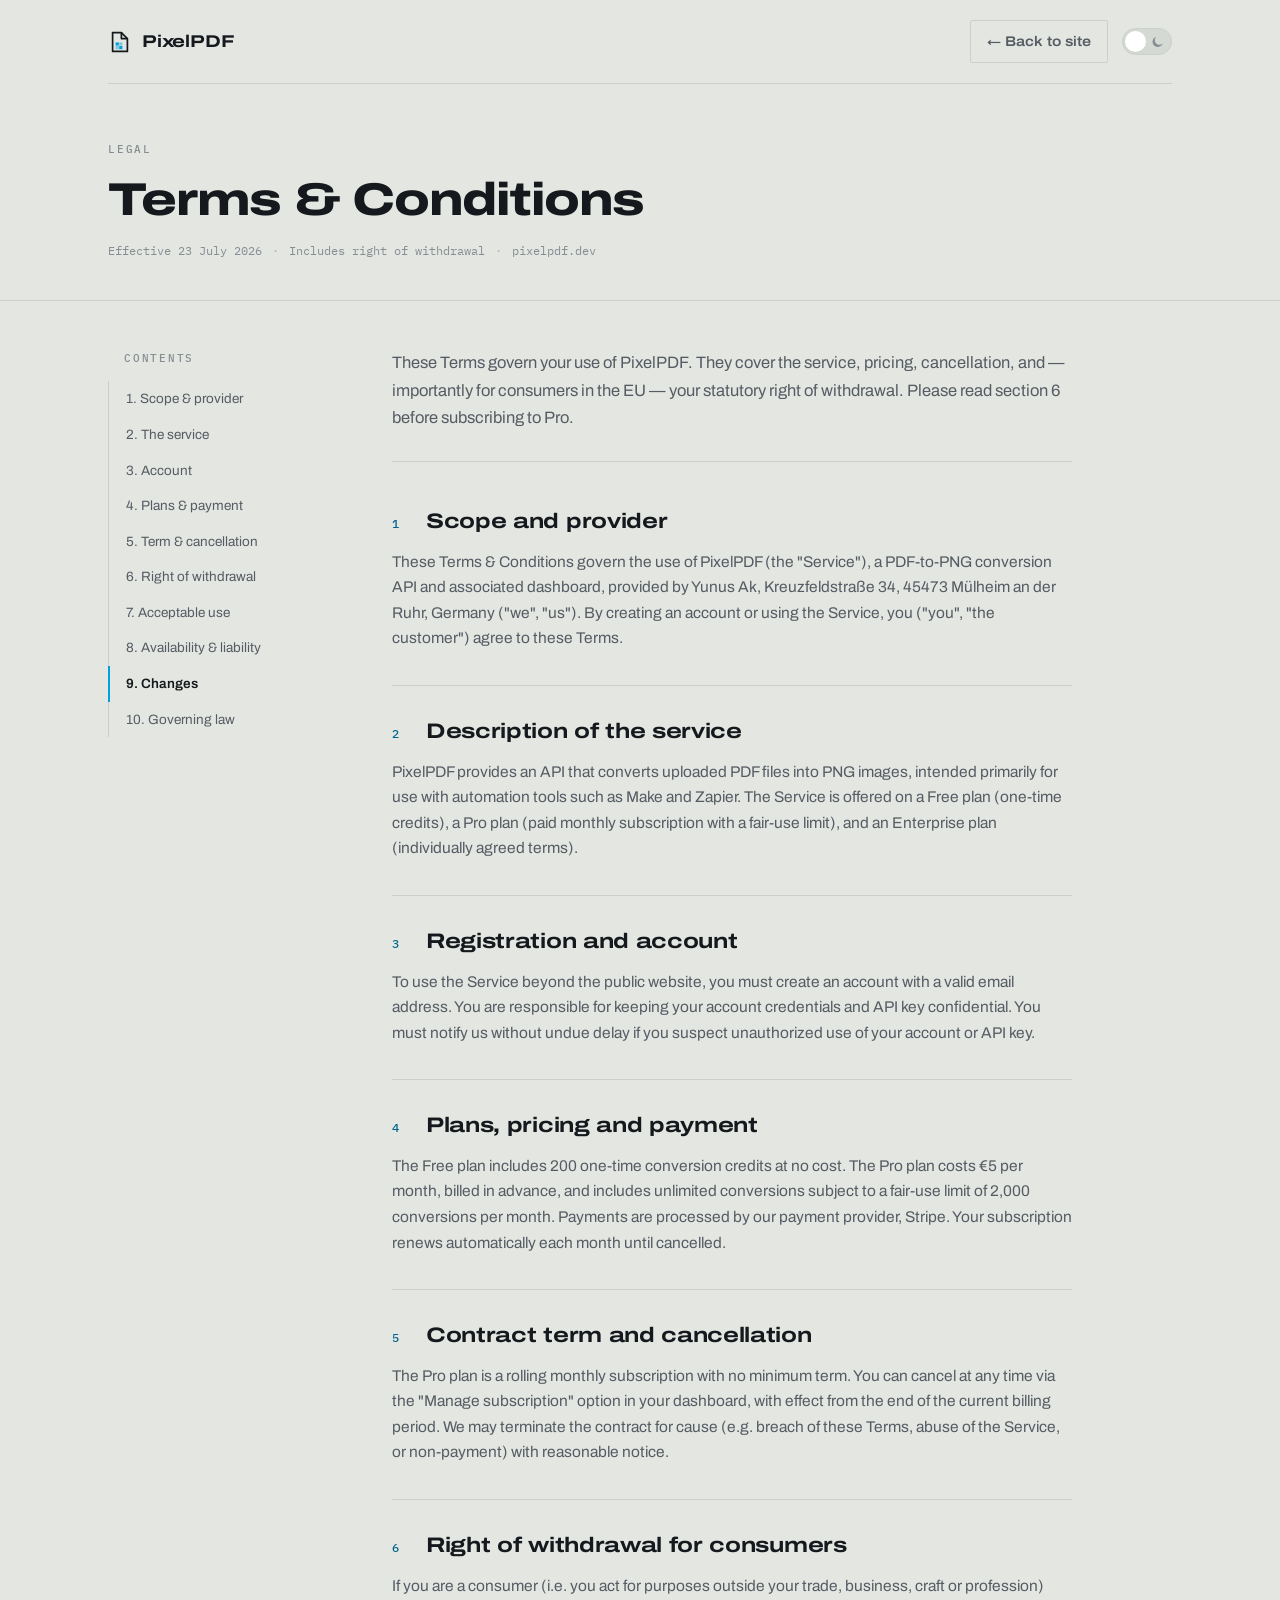
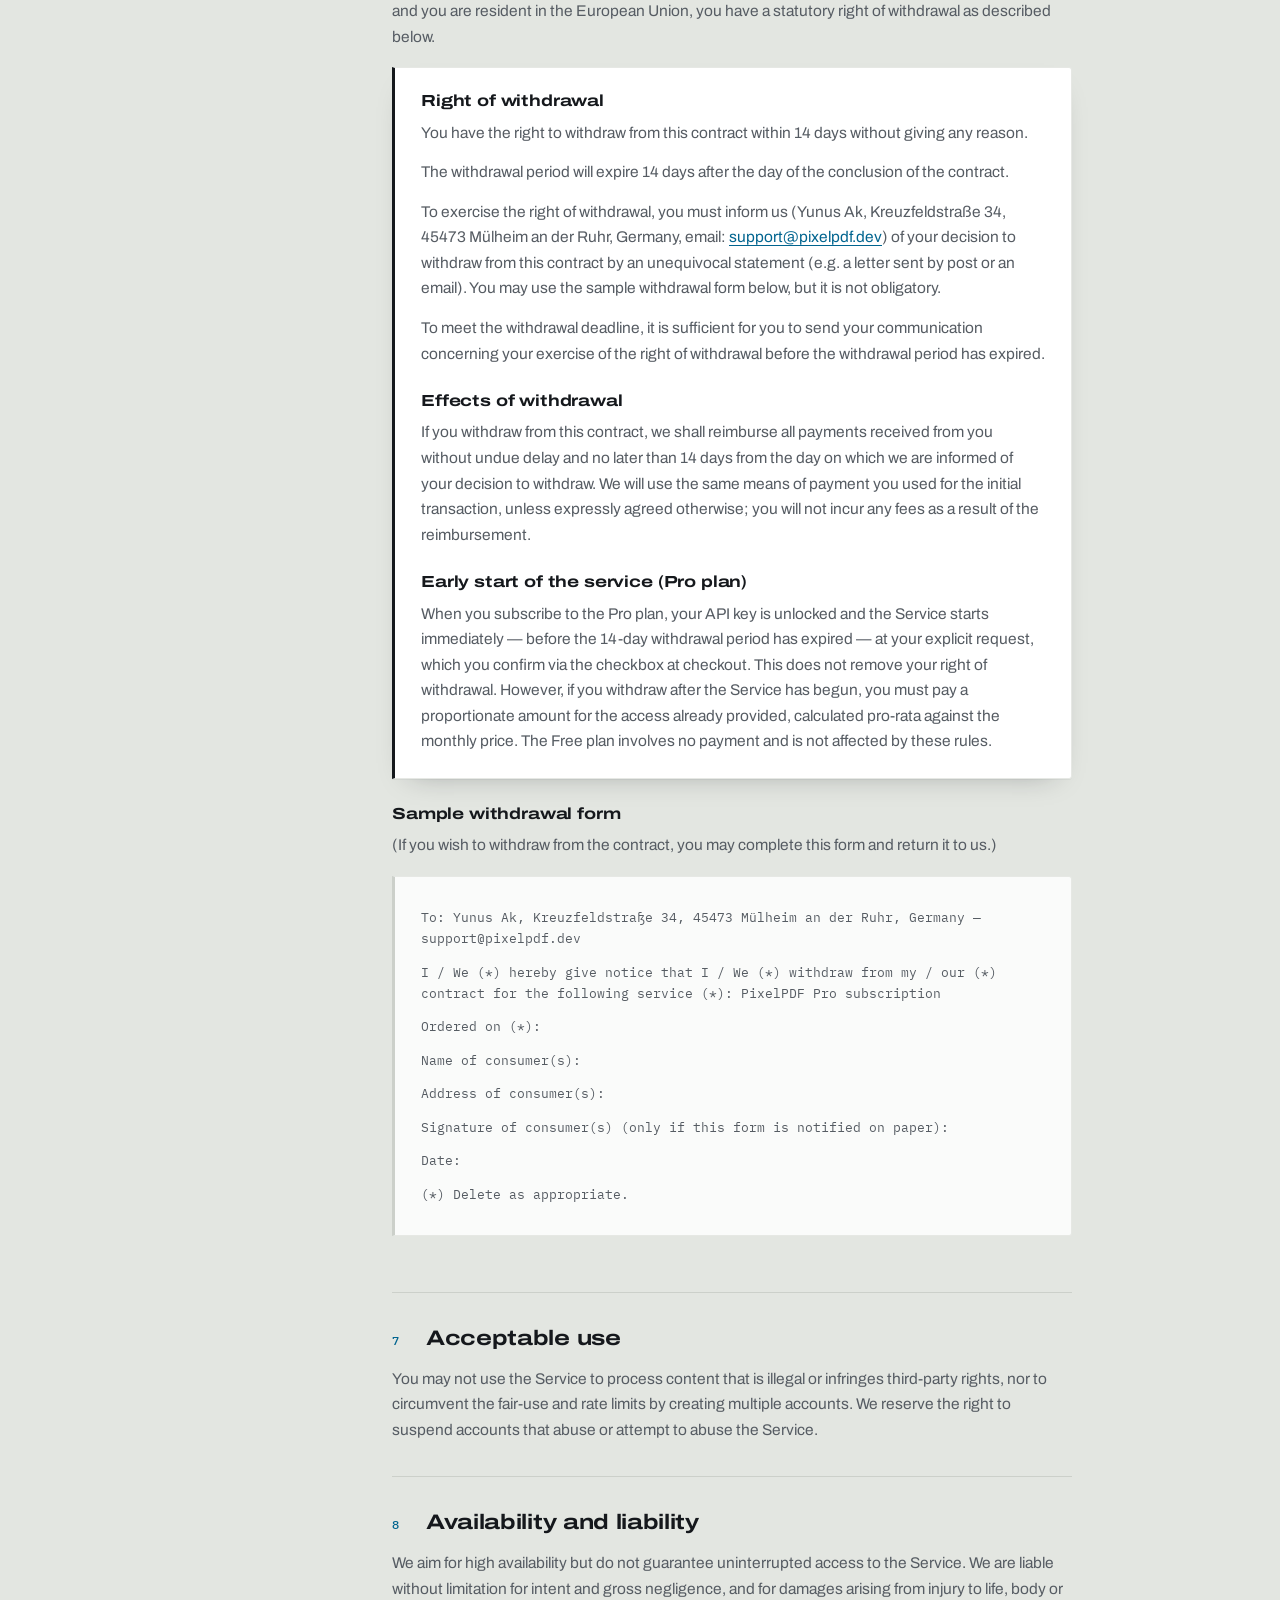
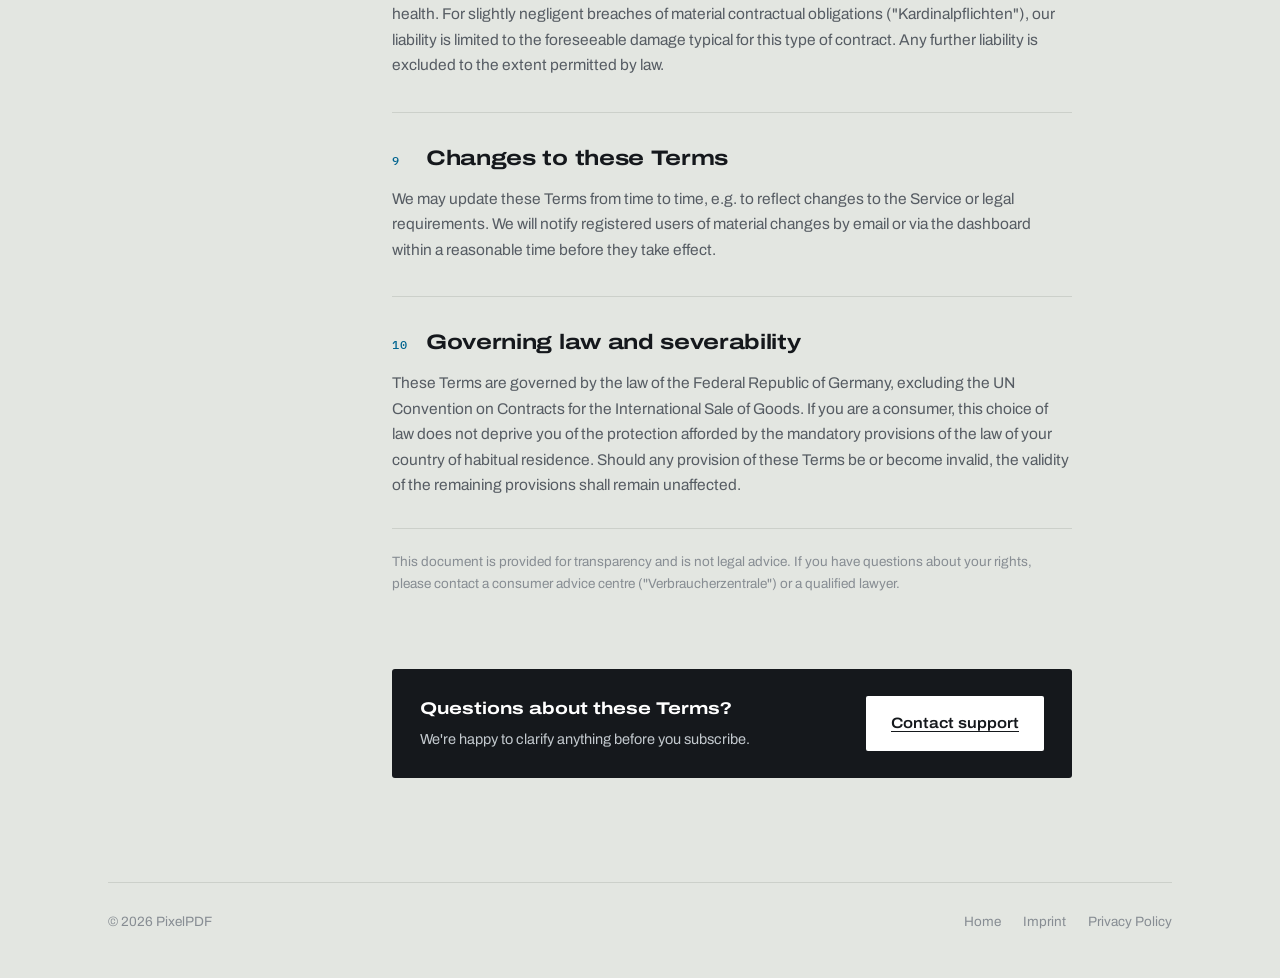
==== commit 230fd932: "Dunkelmodus hinzugefuegt: Farb-Tokens gedreht, Schalter mit Speicherung Folgt automatisch prefers-co" ====
--- a/agb.html
+++ b/agb.html
@@ -2,6 +2,7 @@
 <html lang="en">
 <head>
 <meta charset="UTF-8">
+<script>(function(){try{var t=localStorage.getItem("pixelpdf-theme");if(t==="light"||t==="dark"){document.documentElement.setAttribute("data-theme",t);}}catch(e){}})();</script>
 <meta name="viewport" content="width=device-width, initial-scale=1.0">
 <title>Terms &amp; Conditions — PixelPDF</title>
 <meta name="robots" content="noindex, nofollow">
@@ -27,7 +28,19 @@
       </svg>
       <span>PixelPDF</span>
     </a>
-    <a href="index.html" class="back-link">← Back to site</a>
+    <div class="head-actions">
+      <a href="index.html" class="back-link">← Back to site</a>
+      <button type="button" class="theme-toggle" id="theme-toggle" aria-pressed="false" aria-label="Switch to dark theme">
+        <svg class="theme-icon theme-icon-sun" width="13" height="13" viewBox="0 0 14 14" fill="none" aria-hidden="true">
+          <circle cx="7" cy="7" r="3" fill="currentColor"/>
+          <path d="M7 .8v2.1M7 11.1v2.1M13.2 7h-2.1M2.9 7H.8M11.4 2.6l-1.5 1.5M4.1 9.9l-1.5 1.5M11.4 11.4l-1.5-1.5M4.1 4.1L2.6 2.6" stroke="currentColor" stroke-width="1.2" stroke-linecap="round"/>
+        </svg>
+        <svg class="theme-icon theme-icon-moon" width="13" height="13" viewBox="0 0 14 14" fill="none" aria-hidden="true">
+          <path d="M12.6 8.5A5.6 5.6 0 1 1 5.5 1.4a4.5 4.5 0 0 0 7.1 7.1z" fill="currentColor"/>
+        </svg>
+        <span class="theme-thumb"></span>
+      </button>
+    </div>
   </nav>
 </div>
 
@@ -234,6 +247,7 @@
   </footer>
 </div>
 
+<script src="theme.js"></script>
 <script src="legal.js"></script>
 </body>
 </html>
--- a/site.css
+++ b/site.css
@@ -13,9 +13,12 @@
    ================================================================== */
 
 :root{
+  color-scheme: light dark;
+
   --bed:#e3e6e1;
   --bed-deep:#d5d9d3;
   --sheet:#ffffff;
+  --well:#fafbfa;
   --ink:#15181c;
   --ink-2:#565c63;
   --ink-3:#878d93;
@@ -30,10 +33,96 @@
   --alert:#b42318;
   --alert-wash:#fef3f2;
 
+  /* Gegenfarben fuer Flaechen, die auf --ink liegen (Pro-Karte, Kontaktkarte,
+     Upgrade-Kasten): im Hellmodus weiss auf dunkel, im Dunkelmodus gedreht. */
+  --ink-hover:#000000;
+  --on-ink:#ffffff;
+  --on-ink-hover:#e9ece8;
+  --on-ink-2:#c3c9ce;
+  --on-ink-3:#a9b0b7;
+  --on-ink-4:#8d949b;
+
   --display:'Archivo', 'Helvetica Neue', Arial, sans-serif;
   --mono:'IBM Plex Mono', ui-monospace, SFMono-Regular, Menlo, monospace;
 
   --sheet-shadow:0 1px 0 rgba(21,24,28,.04), 0 12px 28px -18px rgba(21,24,28,.35);
+}
+
+/* ==================================================================
+   Dunkelmodus. Gleiche Bildwelt, gedrehte Werte: das Scannerbett wird
+   zur dunklen Auflageflaeche, das Blatt bleibt die hellere Flaeche
+   darauf. Folgt automatisch der Systemeinstellung; ein Klick auf den
+   Schalter (`[data-theme]`) ueberschreibt sie gezielt.
+   ================================================================== */
+@media (prefers-color-scheme: dark){
+  :root{
+    --bed:#14171a;
+    --bed-deep:#0b0d0f;
+    --sheet:#1e2227;
+    --well:#1a1e22;
+    --ink:#eceeef;
+    --ink-2:#a6acb3;
+    --ink-3:#767d85;
+    --rule:#33383e;
+    --rule-sheet:#2a2f35;
+    --cyan-ink:#4fc3f7;
+    --cyan-wash:#0d2733;
+    --alert:#f2887d;
+    --alert-wash:#3a1512;
+    --sheet-shadow:0 1px 0 rgba(0,0,0,.5), 0 16px 32px -18px rgba(0,0,0,.6);
+    --ink-hover:#ffffff;
+    --on-ink:#15181c;
+    --on-ink-hover:#262b30;
+    --on-ink-2:#4b5560;
+    --on-ink-3:#5f6870;
+    --on-ink-4:#767f88;
+  }
+}
+:root[data-theme="dark"]{
+  color-scheme: dark;
+  --bed:#14171a;
+  --bed-deep:#0b0d0f;
+  --sheet:#1e2227;
+  --well:#1a1e22;
+  --ink:#eceeef;
+  --ink-2:#a6acb3;
+  --ink-3:#767d85;
+  --rule:#33383e;
+  --rule-sheet:#2a2f35;
+  --cyan-ink:#4fc3f7;
+  --cyan-wash:#0d2733;
+  --alert:#f2887d;
+  --alert-wash:#3a1512;
+  --sheet-shadow:0 1px 0 rgba(0,0,0,.5), 0 16px 32px -18px rgba(0,0,0,.6);
+  --ink-hover:#ffffff;
+  --on-ink:#15181c;
+  --on-ink-hover:#262b30;
+  --on-ink-2:#4b5560;
+  --on-ink-3:#5f6870;
+  --on-ink-4:#767f88;
+}
+:root[data-theme="light"]{
+  color-scheme: light;
+  --bed:#e3e6e1;
+  --bed-deep:#d5d9d3;
+  --sheet:#ffffff;
+  --well:#fafbfa;
+  --ink:#15181c;
+  --ink-2:#565c63;
+  --ink-3:#878d93;
+  --rule:#ccd0ca;
+  --rule-sheet:#e6e8e4;
+  --cyan-ink:#00648f;
+  --cyan-wash:#e8f6fd;
+  --alert:#b42318;
+  --alert-wash:#fef3f2;
+  --sheet-shadow:0 1px 0 rgba(21,24,28,.04), 0 12px 28px -18px rgba(21,24,28,.35);
+  --ink-hover:#000000;
+  --on-ink:#ffffff;
+  --on-ink-hover:#e9ece8;
+  --on-ink-2:#c3c9ce;
+  --on-ink-3:#a9b0b7;
+  --on-ink-4:#8d949b;
 }
 
 *{ box-sizing:border-box; margin:0; padding:0; }
@@ -84,14 +173,14 @@
   border:1px solid transparent; cursor:pointer; text-align:center;
   transition:background-color .15s ease, color .15s ease, border-color .15s ease;
 }
-.btn-solid{ background:var(--ink); color:#fff; }
-.btn-solid:hover{ background:#000; }
+.btn-solid{ background:var(--ink); color:var(--on-ink); }
+.btn-solid:hover{ background:var(--ink-hover); }
 .btn-line{ border-color:var(--ink); color:var(--ink); background:transparent; }
 .btn-line:hover{ background:rgba(21,24,28,.06); }
 .btn-quiet{ border-color:var(--rule); color:var(--ink-2); background:transparent; }
 .btn-quiet:hover{ border-color:var(--ink); color:var(--ink); }
-.btn-invert{ background:#fff; color:var(--ink); }
-.btn-invert:hover{ background:#e9ece8; }
+.btn-invert{ background:var(--on-ink); color:var(--ink); }
+.btn-invert:hover{ background:var(--on-ink-hover); }
 .btn-small{ padding:9px 16px; font-size:14px; }
 .btn:disabled{ opacity:.55; cursor:default; }
 .btn-block{ width:100%; }
@@ -110,6 +199,38 @@
 .nav a{ font-size:14.5px; font-weight:500; color:var(--ink-2); }
 .nav a:hover{ color:var(--ink); }
 .head-actions{ display:flex; align-items:center; gap:14px; }
+
+/* ---------- Theme-Schalter ---------- */
+.theme-toggle{
+  position:relative; flex-shrink:0; width:50px; height:27px; padding:0;
+  border:1px solid var(--rule); border-radius:14px;
+  background:var(--bed-deep); cursor:pointer;
+  transition:border-color .15s ease, background-color .15s ease;
+}
+.theme-toggle:hover{ border-color:var(--ink-3); }
+.theme-icon{
+  position:absolute; top:50%; width:13px; height:13px;
+  transform:translateY(-50%); color:var(--ink-2);
+  transition:color .2s ease;
+}
+.theme-icon-sun{ left:7px; }
+.theme-icon-moon{ right:7px; color:var(--ink-3); }
+.theme-thumb{
+  position:absolute; top:2px; left:2px; width:21px; height:21px;
+  border-radius:50%; background:var(--sheet); box-shadow:var(--sheet-shadow);
+  transition:transform .35s cubic-bezier(.32,0,.2,1);
+}
+@media (prefers-color-scheme: dark){
+  .theme-thumb{ transform:translateX(23px); }
+  .theme-icon-sun{ color:var(--ink-3); }
+  .theme-icon-moon{ color:var(--ink-2); }
+}
+[data-theme="dark"] .theme-thumb{ transform:translateX(23px); }
+[data-theme="dark"] .theme-icon-sun{ color:var(--ink-3); }
+[data-theme="dark"] .theme-icon-moon{ color:var(--ink-2); }
+[data-theme="light"] .theme-thumb{ transform:translateX(0); }
+[data-theme="light"] .theme-icon-sun{ color:var(--ink-2); }
+[data-theme="light"] .theme-icon-moon{ color:var(--ink-3); }
 
 .site-foot{ border-top:1px solid var(--rule); }
 .site-foot .wrap{
@@ -151,7 +272,7 @@
 
 code{
   font-family:var(--mono); font-size:13.5px; color:var(--ink);
-  background:#eff1ee; padding:1px 5px; border-radius:2px;
+  background:var(--rule-sheet); padding:1px 5px; border-radius:2px;
 }
 
 .codeblock{
@@ -183,13 +304,13 @@
   letter-spacing:.16em; text-transform:uppercase; color:var(--ink-3);
 }
 input[type="email"], input[type="password"], input[type="text"]{
-  width:100%; background:#fbfcfb; color:var(--ink);
+  width:100%; background:var(--well); color:var(--ink);
   border:1px solid var(--rule); border-radius:2px;
   padding:13px 14px; font-size:15px;
   font-family:var(--display); font-stretch:100%;
   transition:border-color .15s ease, background-color .15s ease;
 }
-input:focus{ outline:none; border-color:var(--ink); background:#fff; }
+input:focus{ outline:none; border-color:var(--ink); background:var(--sheet); }
 input:focus-visible{ outline:2px solid var(--cyan-ink); outline-offset:2px; }
 
 /* ---------- Meldungen ---------- */
@@ -251,6 +372,7 @@
   .is-scanned .scan-target,
   .wipe, .rise{ animation:none; }
   .readbar{ display:none; }
+  .theme-thumb{ transition:none; }
 }
 
 /* ---------- Schmale Fenster ---------- */
--- a/legal.css
+++ b/legal.css
@@ -136,7 +136,7 @@
 }
 .callout h3:first-child{ margin-top:0; }
 .callout p:last-child{ margin-bottom:0; }
-.callout.muted{ border-left-color:var(--rule); box-shadow:none; background:#fafbfa; }
+.callout.muted{ border-left-color:var(--rule); box-shadow:none; background:var(--well); }
 
 .form-fields{ font-family:var(--mono); font-size:13px; color:var(--ink-2); }
 .form-fields div{ padding:6px 0; }
@@ -148,16 +148,16 @@
 
 /* ---------- Kontaktkarte am Ende ---------- */
 .contact-card{
-  background:var(--ink); color:#fff; border-radius:3px;
+  background:var(--ink); color:var(--on-ink); border-radius:3px;
   padding:26px 28px; margin-top:40px;
   display:flex; align-items:center; justify-content:space-between;
   gap:24px; flex-wrap:wrap;
 }
 .contact-card .ct-title{ font-stretch:125%; font-weight:700; font-size:17px; margin-bottom:5px; }
-.contact-card p{ color:#c3c9ce; font-size:14.5px; margin:0; }
+.contact-card p{ color:var(--on-ink-2); font-size:14.5px; margin:0; }
 /* .btn kommt aus site.css, hier nur die Farben fuer den dunklen Grund. */
-.contact-card .btn{ background:#fff; color:var(--ink); white-space:nowrap; flex-shrink:0; }
-.contact-card .btn:hover{ background:#e9ece8; text-decoration:none; }
+.contact-card .btn{ background:var(--on-ink); color:var(--ink); white-space:nowrap; flex-shrink:0; }
+.contact-card .btn:hover{ background:var(--on-ink-hover); text-decoration:none; }
 
 /* ---------- Fusszeile ---------- */
 .site-footer{
